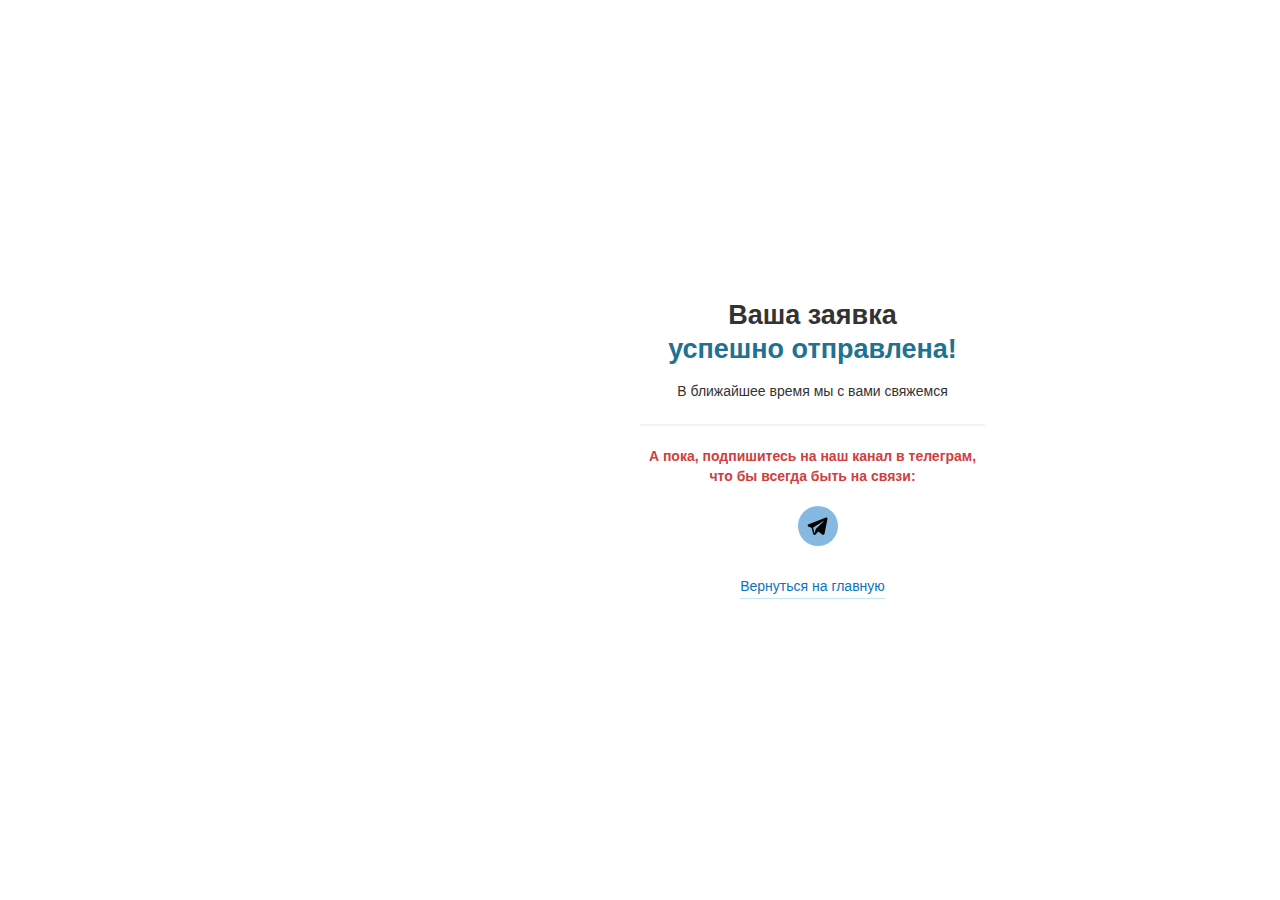
==== success.html @ 76b768a6 "add renew project" ====
<!DOCTYPE html><!--  This site was created in Webflow. https://www.webflow.com  -->
<!--  Last Published: Tue Nov 21 2023 19:23:05 GMT+0000 (Coordinated Universal Time)  -->
<html data-wf-page="654adb2efa47b73ee2bfbdac" data-wf-site="651fc3fcb1acf26632f7661a">
<head>
  <meta charset="utf-8">
  <title>Заявка успешно отправлена</title>
  <meta content="Заявка успешно отправлена" property="og:title">
  <meta content="Заявка успешно отправлена" property="twitter:title">
  <meta content="width=device-width, initial-scale=1" name="viewport">
  <meta content="Webflow" name="generator">
  <link href="css/normalize.css" rel="stylesheet" type="text/css">
  <link href="css/webflow.css" rel="stylesheet" type="text/css">
  <link href="css/build-company-standart-project.webflow.css" rel="stylesheet" type="text/css">
  <link href="https://fonts.googleapis.com" rel="preconnect">
  <link href="https://fonts.gstatic.com" rel="preconnect" crossorigin="anonymous">
  <script src="https://ajax.googleapis.com/ajax/libs/webfont/1.6.26/webfont.js" type="text/javascript"></script>
  <script type="text/javascript">WebFont.load({  google: {    families: ["Montserrat:100,100italic,200,200italic,300,300italic,400,400italic,500,500italic,600,600italic,700,700italic,800,800italic,900,900italic"]  }});</script>
  <script type="text/javascript">!function(o,c){var n=c.documentElement,t=" w-mod-";n.className+=t+"js",("ontouchstart"in o||o.DocumentTouch&&c instanceof DocumentTouch)&&(n.className+=t+"touch")}(window,document);</script>
  <link href="images/favicon.ico" rel="shortcut icon" type="image/x-icon">
  <link href="images/webclip.png" rel="apple-touch-icon">
</head>
<body>
  <section class="all">
    <div class="success__block">
      <div class="yes__checkmark">
        <a href="https://build-company-standart-project.webflow.io/" data-w-id="90741e62-2ebd-fa56-aec9-3d7cd3f40977" style="-webkit-transform:translate3d(0, 0, 0) scale3d(5, 5, 1) rotateX(0) rotateY(0) rotateZ(0) skew(0, 0);-moz-transform:translate3d(0, 0, 0) scale3d(5, 5, 1) rotateX(0) rotateY(0) rotateZ(0) skew(0, 0);-ms-transform:translate3d(0, 0, 0) scale3d(5, 5, 1) rotateX(0) rotateY(0) rotateZ(0) skew(0, 0);transform:translate3d(0, 0, 0) scale3d(5, 5, 1) rotateX(0) rotateY(0) rotateZ(0) skew(0, 0);opacity:0.07" class="vnutr-copy w-inline-block">
          <div style="-webkit-transform:translate3d(-55PX, 55PX, 0) scale3d(1, 1, 1) rotateX(0) rotateY(0) rotateZ(-45DEG) skew(0, 0);-moz-transform:translate3d(-55PX, 55PX, 0) scale3d(1, 1, 1) rotateX(0) rotateY(0) rotateZ(-45DEG) skew(0, 0);-ms-transform:translate3d(-55PX, 55PX, 0) scale3d(1, 1, 1) rotateX(0) rotateY(0) rotateZ(-45DEG) skew(0, 0);transform:translate3d(-55PX, 55PX, 0) scale3d(1, 1, 1) rotateX(0) rotateY(0) rotateZ(-45DEG) skew(0, 0);opacity:0" class="line-o2-2"></div>
          <div style="width:0PX" class="line-11"></div>
        </a>
      </div><img src="https://d3e54v103j8qbb.cloudfront.net/plugins/Basic/assets/placeholder.60f9b1840c.svg" alt="" class="img-box-left">
      <div class="form-box">
        <h3 class="box__title">Ваша заявка<br><span class="text-span">успешно отправлена!</span></h3>
        <div class="box__text">В ближайшее время мы с вами свяжемся</div>
        <div class="line-10"></div>
        <div class="social__text">А пока, подпишитесь на наш канал в телеграм, что бы всегда быть на связи:</div>
        <div class="social-links otstup-niz">
          <a href="#" class="soclinks-2 w-inline-block"><img src="images/telegram-icon.svg" alt="telegram icon" class="social-img"></a>
        </div>
        <div class="center">
          <a href="https://build-company-standart-project.webflow.io/" class="l-2 pri">Вернуться на главную</a>
        </div>
      </div>
    </div>
  </section>
  <script src="https://d3e54v103j8qbb.cloudfront.net/js/jquery-3.5.1.min.dc5e7f18c8.js?site=651fc3fcb1acf26632f7661a" type="text/javascript" integrity="sha256-9/aliU8dGd2tb6OSsuzixeV4y/faTqgFtohetphbbj0=" crossorigin="anonymous"></script>
  <script src="js/webflow.js" type="text/javascript"></script>
</body>
</html>
---- css/webflow.css ----
@font-face {
  font-family: 'webflow-icons';
  src: url("[data-uri]") format('truetype');
  font-weight: normal;
  font-style: normal;
}
[class^="w-icon-"],
[class*=" w-icon-"] {
  /* use !important to prevent issues with browser extensions that change fonts */
  font-family: 'webflow-icons' !important;
  speak: none;
  font-style: normal;
  font-weight: normal;
  font-variant: normal;
  text-transform: none;
  line-height: 1;
  /* Better Font Rendering =========== */
  -webkit-font-smoothing: antialiased;
  -moz-osx-font-smoothing: grayscale;
}
.w-icon-slider-right:before {
  content: "\e600";
}
.w-icon-slider-left:before {
  content: "\e601";
}
.w-icon-nav-menu:before {
  content: "\e602";
}
.w-icon-arrow-down:before,
.w-icon-dropdown-toggle:before {
  content: "\e603";
}
.w-icon-file-upload-remove:before {
  content: "\e900";
}
.w-icon-file-upload-icon:before {
  content: "\e903";
}
* {
  -webkit-box-sizing: border-box;
  -moz-box-sizing: border-box;
  box-sizing: border-box;
}
html {
  height: 100%;
}
body {
  margin: 0;
  min-height: 100%;
  background-color: #fff;
  font-family: Arial, sans-serif;
  font-size: 14px;
  line-height: 20px;
  color: #333;
}
img {
  max-width: 100%;
  vertical-align: middle;
  display: inline-block;
}
html.w-mod-touch * {
  background-attachment: scroll !important;
}
.w-block {
  display: block;
}
.w-inline-block {
  max-width: 100%;
  display: inline-block;
}
.w-clearfix:before,
.w-clearfix:after {
  content: " ";
  display: table;
  grid-column-start: 1;
  grid-row-start: 1;
  grid-column-end: 2;
  grid-row-end: 2;
}
.w-clearfix:after {
  clear: both;
}
.w-hidden {
  display: none;
}
.w-button {
  display: inline-block;
  padding: 9px 15px;
  background-color: #3898EC;
  color: white;
  border: 0;
  line-height: inherit;
  text-decoration: none;
  cursor: pointer;
  border-radius: 0;
}
input.w-button {
  -webkit-appearance: button;
}
html[data-w-dynpage] [data-w-cloak] {
  color: transparent !important;
}
.w-webflow-badge,
.w-webflow-badge * {
  position: static;
  left: auto;
  top: auto;
  right: auto;
  bottom: auto;
  z-index: auto;
  display: block;
  visibility: visible;
  overflow: visible;
  overflow-x: visible;
  overflow-y: visible;
  box-sizing: border-box;
  width: auto;
  height: auto;
  max-height: none;
  max-width: none;
  min-height: 0;
  min-width: 0;
  margin: 0;
  padding: 0;
  float: none;
  clear: none;
  border: 0 none transparent;
  border-radius: 0;
  background: none;
  background-image: none;
  background-position: 0% 0%;
  background-size: auto auto;
  background-repeat: repeat;
  background-origin: padding-box;
  background-clip: border-box;
  background-attachment: scroll;
  background-color: transparent;
  box-shadow: none;
  opacity: 1;
  transform: none;
  transition: none;
  direction: ltr;
  font-family: inherit;
  font-weight: inherit;
  color: inherit;
  font-size: inherit;
  line-height: inherit;
  font-style: inherit;
  font-variant: inherit;
  text-align: inherit;
  letter-spacing: inherit;
  text-decoration: inherit;
  text-indent: 0;
  text-transform: inherit;
  list-style-type: disc;
  text-shadow: none;
  font-smoothing: auto;
  vertical-align: baseline;
  cursor: inherit;
  white-space: inherit;
  word-break: normal;
  word-spacing: normal;
  word-wrap: normal;
}
.w-webflow-badge {
  position: fixed !important;
  display: inline-block !important;
  visibility: visible !important;
  z-index: 2147483647 !important;
  top: auto !important;
  right: 12px !important;
  bottom: 12px !important;
  left: auto !important;
  color: #aaadb0 !important;
  background-color: #fff !important;
  border-radius: 3px !important;
  padding: 6px !important;
  font-size: 12px !important;
  opacity: 1 !important;
  line-height: 14px !important;
  text-decoration: none !important;
  transform: none !important;
  margin: 0 !important;
  width: auto !important;
  height: auto !important;
  overflow: visible !important;
  white-space: nowrap;
  box-shadow: 0 0 0 1px rgba(0, 0, 0, 0.1), 0px 1px 3px rgba(0, 0, 0, 0.1);
  cursor: pointer;
}
.w-webflow-badge > img {
  display: inline-block !important;
  visibility: visible !important;
  opacity: 1 !important;
  vertical-align: middle !important;
}
h1,
h2,
h3,
h4,
h5,
h6 {
  font-weight: bold;
  margin-bottom: 10px;
}
h1 {
  font-size: 38px;
  line-height: 44px;
  margin-top: 20px;
}
h2 {
  font-size: 32px;
  line-height: 36px;
  margin-top: 20px;
}
h3 {
  font-size: 24px;
  line-height: 30px;
  margin-top: 20px;
}
h4 {
  font-size: 18px;
  line-height: 24px;
  margin-top: 10px;
}
h5 {
  font-size: 14px;
  line-height: 20px;
  margin-top: 10px;
}
h6 {
  font-size: 12px;
  line-height: 18px;
  margin-top: 10px;
}
p {
  margin-top: 0;
  margin-bottom: 10px;
}
blockquote {
  margin: 0 0 10px 0;
  padding: 10px 20px;
  border-left: 5px solid #E2E2E2;
  font-size: 18px;
  line-height: 22px;
}
figure {
  margin: 0;
  margin-bottom: 10px;
}
figcaption {
  margin-top: 5px;
  text-align: center;
}
ul,
ol {
  margin-top: 0px;
  margin-bottom: 10px;
  padding-left: 40px;
}
.w-list-unstyled {
  padding-left: 0;
  list-style: none;
}
.w-embed:before,
.w-embed:after {
  content: " ";
  display: table;
  grid-column-start: 1;
  grid-row-start: 1;
  grid-column-end: 2;
  grid-row-end: 2;
}
.w-embed:after {
  clear: both;
}
.w-video {
  width: 100%;
  position: relative;
  padding: 0;
}
.w-video iframe,
.w-video object,
.w-video embed {
  position: absolute;
  top: 0;
  left: 0;
  width: 100%;
  height: 100%;
  border: none;
}
fieldset {
  padding: 0;
  margin: 0;
  border: 0;
}
button,
[type='button'],
[type='reset'] {
  border: 0;
  cursor: pointer;
  -webkit-appearance: button;
}
.w-form {
  margin: 0 0 15px;
}
.w-form-done {
  display: none;
  padding: 20px;
  text-align: center;
  background-color: #dddddd;
}
.w-form-fail {
  display: none;
  margin-top: 10px;
  padding: 10px;
  background-color: #ffdede;
}
label {
  display: block;
  margin-bottom: 5px;
  font-weight: bold;
}
.w-input,
.w-select {
  display: block;
  width: 100%;
  height: 38px;
  padding: 8px 12px;
  margin-bottom: 10px;
  font-size: 14px;
  line-height: 1.42857143;
  color: #333333;
  vertical-align: middle;
  background-color: #ffffff;
  border: 1px solid #cccccc;
}
.w-input:-moz-placeholder,
.w-select:-moz-placeholder {
  color: #999;
}
.w-input::-moz-placeholder,
.w-select::-moz-placeholder {
  color: #999;
  opacity: 1;
}
.w-input::-webkit-input-placeholder,
.w-select::-webkit-input-placeholder {
  color: #999;
}
.w-input:focus,
.w-select:focus {
  border-color: #3898EC;
  outline: 0;
}
.w-input[disabled],
.w-select[disabled],
.w-input[readonly],
.w-select[readonly],
fieldset[disabled] .w-input,
fieldset[disabled] .w-select {
  cursor: not-allowed;
}
.w-input[disabled]:not(.w-input-disabled),
.w-select[disabled]:not(.w-input-disabled),
.w-input[readonly],
.w-select[readonly],
fieldset[disabled]:not(.w-input-disabled) .w-input,
fieldset[disabled]:not(.w-input-disabled) .w-select {
  background-color: #eeeeee;
}
textarea.w-input,
textarea.w-select {
  height: auto;
}
.w-select {
  background-color: #f3f3f3;
}
.w-select[multiple] {
  height: auto;
}
.w-form-label {
  display: inline-block;
  cursor: pointer;
  font-weight: normal;
  margin-bottom: 0px;
}
.w-radio {
  display: block;
  margin-bottom: 5px;
  padding-left: 20px;
}
.w-radio:before,
.w-radio:after {
  content: " ";
  display: table;
  grid-column-start: 1;
  grid-row-start: 1;
  grid-column-end: 2;
  grid-row-end: 2;
}
.w-radio:after {
  clear: both;
}
.w-radio-input {
  margin: 4px 0 0;
  line-height: normal;
  float: left;
  margin-left: -20px;
}
.w-radio-input {
  margin-top: 3px;
}
.w-file-upload {
  display: block;
  margin-bottom: 10px;
}
.w-file-upload-input {
  width: 0.1px;
  height: 0.1px;
  opacity: 0;
  overflow: hidden;
  position: absolute;
  z-index: -100;
}
.w-file-upload-default,
.w-file-upload-uploading,
.w-file-upload-success {
  display: inline-block;
  color: #333333;
}
.w-file-upload-error {
  display: block;
  margin-top: 10px;
}
.w-file-upload-default.w-hidden,
.w-file-upload-uploading.w-hidden,
.w-file-upload-error.w-hidden,
.w-file-upload-success.w-hidden {
  display: none;
}
.w-file-upload-uploading-btn {
  display: flex;
  font-size: 14px;
  font-weight: normal;
  cursor: pointer;
  margin: 0;
  padding: 8px 12px;
  border: 1px solid #cccccc;
  background-color: #fafafa;
}
.w-file-upload-file {
  display: flex;
  flex-grow: 1;
  justify-content: space-between;
  margin: 0;
  padding: 8px 9px 8px 11px;
  border: 1px solid #cccccc;
  background-color: #fafafa;
}
.w-file-upload-file-name {
  font-size: 14px;
  font-weight: normal;
  display: block;
}
.w-file-remove-link {
  margin-top: 3px;
  margin-left: 10px;
  width: auto;
  height: auto;
  padding: 3px;
  display: block;
  cursor: pointer;
}
.w-icon-file-upload-remove {
  margin: auto;
  font-size: 10px;
}
.w-file-upload-error-msg {
  display: inline-block;
  color: #ea384c;
  padding: 2px 0;
}
.w-file-upload-info {
  display: inline-block;
  line-height: 38px;
  padding: 0 12px;
}
.w-file-upload-label {
  display: inline-block;
  font-size: 14px;
  font-weight: normal;
  cursor: pointer;
  margin: 0;
  padding: 8px 12px;
  border: 1px solid #cccccc;
  background-color: #fafafa;
}
.w-icon-file-upload-icon,
.w-icon-file-upload-uploading {
  display: inline-block;
  margin-right: 8px;
  width: 20px;
}
.w-icon-file-upload-uploading {
  height: 20px;
}
.w-container {
  margin-left: auto;
  margin-right: auto;
  max-width: 940px;
}
.w-container:before,
.w-container:after {
  content: " ";
  display: table;
  grid-column-start: 1;
  grid-row-start: 1;
  grid-column-end: 2;
  grid-row-end: 2;
}
.w-container:after {
  clear: both;
}
.w-container .w-row {
  margin-left: -10px;
  margin-right: -10px;
}
.w-row:before,
.w-row:after {
  content: " ";
  display: table;
  grid-column-start: 1;
  grid-row-start: 1;
  grid-column-end: 2;
  grid-row-end: 2;
}
.w-row:after {
  clear: both;
}
.w-row .w-row {
  margin-left: 0;
  margin-right: 0;
}
.w-col {
  position: relative;
  float: left;
  width: 100%;
  min-height: 1px;
  padding-left: 10px;
  padding-right: 10px;
}
.w-col .w-col {
  padding-left: 0;
  padding-right: 0;
}
.w-col-1 {
  width: 8.33333333%;
}
.w-col-2 {
  width: 16.66666667%;
}
.w-col-3 {
  width: 25%;
}
.w-col-4 {
  width: 33.33333333%;
}
.w-col-5 {
  width: 41.66666667%;
}
.w-col-6 {
  width: 50%;
}
.w-col-7 {
  width: 58.33333333%;
}
.w-col-8 {
  width: 66.66666667%;
}
.w-col-9 {
  width: 75%;
}
.w-col-10 {
  width: 83.33333333%;
}
.w-col-11 {
  width: 91.66666667%;
}
.w-col-12 {
  width: 100%;
}
.w-hidden-main {
  display: none !important;
}
@media screen and (max-width: 991px) {
  .w-container {
    max-width: 728px;
  }
  .w-hidden-main {
    display: inherit !important;
  }
  .w-hidden-medium {
    display: none !important;
  }
  .w-col-medium-1 {
    width: 8.33333333%;
  }
  .w-col-medium-2 {
    width: 16.66666667%;
  }
  .w-col-medium-3 {
    width: 25%;
  }
  .w-col-medium-4 {
    width: 33.33333333%;
  }
  .w-col-medium-5 {
    width: 41.66666667%;
  }
  .w-col-medium-6 {
    width: 50%;
  }
  .w-col-medium-7 {
    width: 58.33333333%;
  }
  .w-col-medium-8 {
    width: 66.66666667%;
  }
  .w-col-medium-9 {
    width: 75%;
  }
  .w-col-medium-10 {
    width: 83.33333333%;
  }
  .w-col-medium-11 {
    width: 91.66666667%;
  }
  .w-col-medium-12 {
    width: 100%;
  }
  .w-col-stack {
    width: 100%;
    left: auto;
    right: auto;
  }
}
@media screen and (max-width: 767px) {
  .w-hidden-main {
    display: inherit !important;
  }
  .w-hidden-medium {
    display: inherit !important;
  }
  .w-hidden-small {
    display: none !important;
  }
  .w-row,
  .w-container .w-row {
    margin-left: 0;
    margin-right: 0;
  }
  .w-col {
    width: 100%;
    left: auto;
    right: auto;
  }
  .w-col-small-1 {
    width: 8.33333333%;
  }
  .w-col-small-2 {
    width: 16.66666667%;
  }
  .w-col-small-3 {
    width: 25%;
  }
  .w-col-small-4 {
    width: 33.33333333%;
  }
  .w-col-small-5 {
    width: 41.66666667%;
  }
  .w-col-small-6 {
    width: 50%;
  }
  .w-col-small-7 {
    width: 58.33333333%;
  }
  .w-col-small-8 {
    width: 66.66666667%;
  }
  .w-col-small-9 {
    width: 75%;
  }
  .w-col-small-10 {
    width: 83.33333333%;
  }
  .w-col-small-11 {
    width: 91.66666667%;
  }
  .w-col-small-12 {
    width: 100%;
  }
}
@media screen and (max-width: 479px) {
  .w-container {
    max-width: none;
  }
  .w-hidden-main {
    display: inherit !important;
  }
  .w-hidden-medium {
    display: inherit !important;
  }
  .w-hidden-small {
    display: inherit !important;
  }
  .w-hidden-tiny {
    display: none !important;
  }
  .w-col {
    width: 100%;
  }
  .w-col-tiny-1 {
    width: 8.33333333%;
  }
  .w-col-tiny-2 {
    width: 16.66666667%;
  }
  .w-col-tiny-3 {
    width: 25%;
  }
  .w-col-tiny-4 {
    width: 33.33333333%;
  }
  .w-col-tiny-5 {
    width: 41.66666667%;
  }
  .w-col-tiny-6 {
    width: 50%;
  }
  .w-col-tiny-7 {
    width: 58.33333333%;
  }
  .w-col-tiny-8 {
    width: 66.66666667%;
  }
  .w-col-tiny-9 {
    width: 75%;
  }
  .w-col-tiny-10 {
    width: 83.33333333%;
  }
  .w-col-tiny-11 {
    width: 91.66666667%;
  }
  .w-col-tiny-12 {
    width: 100%;
  }
}
.w-widget {
  position: relative;
}
.w-widget-map {
  width: 100%;
  height: 400px;
}
.w-widget-map label {
  width: auto;
  display: inline;
}
.w-widget-map img {
  max-width: inherit;
}
.w-widget-map .gm-style-iw {
  text-align: center;
}
.w-widget-map .gm-style-iw > button {
  display: none !important;
}
.w-widget-twitter {
  overflow: hidden;
}
.w-widget-twitter-count-shim {
  display: inline-block;
  vertical-align: top;
  position: relative;
  width: 28px;
  height: 20px;
  text-align: center;
  background: white;
  border: #758696 solid 1px;
  border-radius: 3px;
}
.w-widget-twitter-count-shim * {
  pointer-events: none;
  -webkit-user-select: none;
  -moz-user-select: none;
  -ms-user-select: none;
  user-select: none;
}
.w-widget-twitter-count-shim .w-widget-twitter-count-inner {
  position: relative;
  font-size: 15px;
  line-height: 12px;
  text-align: center;
  color: #999;
  font-family: serif;
}
.w-widget-twitter-count-shim .w-widget-twitter-count-clear {
  position: relative;
  display: block;
}
.w-widget-twitter-count-shim.w--large {
  width: 36px;
  height: 28px;
}
.w-widget-twitter-count-shim.w--large .w-widget-twitter-count-inner {
  font-size: 18px;
  line-height: 18px;
}
.w-widget-twitter-count-shim:not(.w--vertical) {
  margin-left: 5px;
  margin-right: 8px;
}
.w-widget-twitter-count-shim:not(.w--vertical).w--large {
  margin-left: 6px;
}
.w-widget-twitter-count-shim:not(.w--vertical):before,
.w-widget-twitter-count-shim:not(.w--vertical):after {
  top: 50%;
  left: 0;
  border: solid transparent;
  content: ' ';
  height: 0;
  width: 0;
  position: absolute;
  pointer-events: none;
}
.w-widget-twitter-count-shim:not(.w--vertical):before {
  border-color: rgba(117, 134, 150, 0);
  border-right-color: #5d6c7b;
  border-width: 4px;
  margin-left: -9px;
  margin-top: -4px;
}
.w-widget-twitter-count-shim:not(.w--vertical).w--large:before {
  border-width: 5px;
  margin-left: -10px;
  margin-top: -5px;
}
.w-widget-twitter-count-shim:not(.w--vertical):after {
  border-color: rgba(255, 255, 255, 0);
  border-right-color: white;
  border-width: 4px;
  margin-left: -8px;
  margin-top: -4px;
}
.w-widget-twitter-count-shim:not(.w--vertical).w--large:after {
  border-width: 5px;
  margin-left: -9px;
  margin-top: -5px;
}
.w-widget-twitter-count-shim.w--vertical {
  width: 61px;
  height: 33px;
  margin-bottom: 8px;
}
.w-widget-twitter-count-shim.w--vertical:before,
.w-widget-twitter-count-shim.w--vertical:after {
  top: 100%;
  left: 50%;
  border: solid transparent;
  content: ' ';
  height: 0;
  width: 0;
  position: absolute;
  pointer-events: none;
}
.w-widget-twitter-count-shim.w--vertical:before {
  border-color: rgba(117, 134, 150, 0);
  border-top-color: #5d6c7b;
  border-width: 5px;
  margin-left: -5px;
}
.w-widget-twitter-count-shim.w--vertical:after {
  border-color: rgba(255, 255, 255, 0);
  border-top-color: white;
  border-width: 4px;
  margin-left: -4px;
}
.w-widget-twitter-count-shim.w--vertical .w-widget-twitter-count-inner {
  font-size: 18px;
  line-height: 22px;
}
.w-widget-twitter-count-shim.w--vertical.w--large {
  width: 76px;
}
.w-background-video {
  position: relative;
  overflow: hidden;
  height: 500px;
  color: white;
}
.w-background-video > video {
  background-size: cover;
  background-position: 50% 50%;
  position: absolute;
  margin: auto;
  width: 100%;
  height: 100%;
  right: -100%;
  bottom: -100%;
  top: -100%;
  left: -100%;
  object-fit: cover;
  z-index: -100;
}
.w-background-video > video::-webkit-media-controls-start-playback-button {
  display: none !important;
  -webkit-appearance: none;
}
.w-background-video--control {
  position: absolute;
  bottom: 1em;
  right: 1em;
  background-color: transparent;
  padding: 0;
}
.w-background-video--control > [hidden] {
  display: none !important;
}
.w-slider {
  position: relative;
  height: 300px;
  text-align: center;
  background: #dddddd;
  clear: both;
  -webkit-tap-highlight-color: rgba(0, 0, 0, 0);
  tap-highlight-color: rgba(0, 0, 0, 0);
}
.w-slider-mask {
  position: relative;
  display: block;
  overflow: hidden;
  z-index: 1;
  left: 0;
  right: 0;
  height: 100%;
  white-space: nowrap;
}
.w-slide {
  position: relative;
  display: inline-block;
  vertical-align: top;
  width: 100%;
  height: 100%;
  white-space: normal;
  text-align: left;
}
.w-slider-nav {
  position: absolute;
  z-index: 2;
  top: auto;
  right: 0;
  bottom: 0;
  left: 0;
  margin: auto;
  padding-top: 10px;
  height: 40px;
  text-align: center;
  -webkit-tap-highlight-color: rgba(0, 0, 0, 0);
  tap-highlight-color: rgba(0, 0, 0, 0);
}
.w-slider-nav.w-round > div {
  border-radius: 100%;
}
.w-slider-nav.w-num > div {
  width: auto;
  height: auto;
  padding: 0.2em 0.5em;
  font-size: inherit;
  line-height: inherit;
}
.w-slider-nav.w-shadow > div {
  box-shadow: 0 0 3px rgba(51, 51, 51, 0.4);
}
.w-slider-nav-invert {
  color: #fff;
}
.w-slider-nav-invert > div {
  background-color: rgba(34, 34, 34, 0.4);
}
.w-slider-nav-invert > div.w-active {
  background-color: #222;
}
.w-slider-dot {
  position: relative;
  display: inline-block;
  width: 1em;
  height: 1em;
  background-color: rgba(255, 255, 255, 0.4);
  cursor: pointer;
  margin: 0 3px 0.5em;
  transition: background-color 100ms, color 100ms;
}
.w-slider-dot.w-active {
  background-color: #fff;
}
.w-slider-dot:focus {
  outline: none;
  box-shadow: 0px 0px 0px 2px #fff;
}
.w-slider-dot:focus.w-active {
  box-shadow: none;
}
.w-slider-arrow-left,
.w-slider-arrow-right {
  position: absolute;
  width: 80px;
  top: 0;
  right: 0;
  bottom: 0;
  left: 0;
  margin: auto;
  cursor: pointer;
  overflow: hidden;
  color: white;
  font-size: 40px;
  -webkit-tap-highlight-color: rgba(0, 0, 0, 0);
  tap-highlight-color: rgba(0, 0, 0, 0);
  -webkit-user-select: none;
  -moz-user-select: none;
  -ms-user-select: none;
  user-select: none;
}
.w-slider-arrow-left [class^='w-icon-'],
.w-slider-arrow-right [class^='w-icon-'],
.w-slider-arrow-left [class*=' w-icon-'],
.w-slider-arrow-right [class*=' w-icon-'] {
  position: absolute;
}
.w-slider-arrow-left:focus,
.w-slider-arrow-right:focus {
  outline: 0;
}
.w-slider-arrow-left {
  z-index: 3;
  right: auto;
}
.w-slider-arrow-right {
  z-index: 4;
  left: auto;
}
.w-icon-slider-left,
.w-icon-slider-right {
  top: 0;
  right: 0;
  bottom: 0;
  left: 0;
  margin: auto;
  width: 1em;
  height: 1em;
}
.w-slider-aria-label {
  border: 0;
  clip: rect(0 0 0 0);
  height: 1px;
  margin: -1px;
  overflow: hidden;
  padding: 0;
  position: absolute;
  width: 1px;
}
.w-slider-force-show {
  display: block !important;
}
.w-dropdown {
  display: inline-block;
  position: relative;
  text-align: left;
  margin-left: auto;
  margin-right: auto;
  z-index: 900;
}
.w-dropdown-btn,
.w-dropdown-toggle,
.w-dropdown-link {
  position: relative;
  vertical-align: top;
  text-decoration: none;
  color: #222222;
  padding: 20px;
  text-align: left;
  margin-left: auto;
  margin-right: auto;
  white-space: nowrap;
}
.w-dropdown-toggle {
  -webkit-user-select: none;
  -moz-user-select: none;
  -ms-user-select: none;
  user-select: none;
  display: inline-block;
  cursor: pointer;
  padding-right: 40px;
}
.w-dropdown-toggle:focus {
  outline: 0;
}
.w-icon-dropdown-toggle {
  position: absolute;
  top: 0;
  right: 0;
  bottom: 0;
  margin: auto;
  margin-right: 20px;
  width: 1em;
  height: 1em;
}
.w-dropdown-list {
  position: absolute;
  background: #dddddd;
  display: none;
  min-width: 100%;
}
.w-dropdown-list.w--open {
  display: block;
}
.w-dropdown-link {
  padding: 10px 20px;
  display: block;
  color: #222222;
}
.w-dropdown-link.w--current {
  color: #0082f3;
}
.w-dropdown-link:focus {
  outline: 0;
}
@media screen and (max-width: 767px) {
  .w-nav-brand {
    padding-left: 10px;
  }
}
/**
 * ## Note
 * Safari (on both iOS and OS X) does not handle viewport units (vh, vw) well.
 * For example percentage units do not work on descendants of elements that
 * have any dimensions expressed in viewport units. It also doesn’t handle them at
 * all in `calc()`.
 */
/**
 * Wrapper around all lightbox elements
 *
 * 1. Since the lightbox can receive focus, IE also gives it an outline.
 * 2. Fixes flickering on Chrome when a transition is in progress
 *    underneath the lightbox.
 */
.w-lightbox-backdrop {
  cursor: auto;
  font-style: normal;
  letter-spacing: normal;
  list-style: disc;
  text-indent: 0;
  text-shadow: none;
  text-transform: none;
  visibility: visible;
  white-space: normal;
  word-break: normal;
  word-spacing: normal;
  word-wrap: normal;
  position: fixed;
  top: 0;
  right: 0;
  bottom: 0;
  left: 0;
  color: #fff;
  font-family: "Helvetica Neue", Helvetica, Ubuntu, "Segoe UI", Verdana, sans-serif;
  font-size: 17px;
  line-height: 1.2;
  font-weight: 300;
  text-align: center;
  background: rgba(0, 0, 0, 0.9);
  z-index: 2000;
  outline: 0;
  /* 1 */
  opacity: 0;
  -webkit-user-select: none;
  -moz-user-select: none;
  -webkit-tap-highlight-color: transparent;
  -webkit-transform: translate(0, 0);
  /* 2 */
}
/**
 * Neat trick to bind the rubberband effect to our canvas instead of the whole
 * document on iOS. It also prevents a bug that causes the document underneath to scroll.
 */
.w-lightbox-backdrop,
.w-lightbox-container {
  height: 100%;
  overflow: auto;
  -webkit-overflow-scrolling: touch;
}
.w-lightbox-content {
  position: relative;
  height: 100vh;
  overflow: hidden;
}
.w-lightbox-view {
  position: absolute;
  width: 100vw;
  height: 100vh;
  opacity: 0;
}
.w-lightbox-view:before {
  content: "";
  height: 100vh;
}
/* .w-lightbox-content */
.w-lightbox-group,
.w-lightbox-group .w-lightbox-view,
.w-lightbox-group .w-lightbox-view:before {
  height: 86vh;
}
.w-lightbox-frame,
.w-lightbox-view:before {
  display: inline-block;
  vertical-align: middle;
}
/*
 * 1. Remove default margin set by user-agent on the <figure> element.
 */
.w-lightbox-figure {
  position: relative;
  margin: 0;
  /* 1 */
}
.w-lightbox-group .w-lightbox-figure {
  cursor: pointer;
}
/**
 * IE adds image dimensions as width and height attributes on the IMG tag,
 * but we need both width and height to be set to auto to enable scaling.
 */
.w-lightbox-img {
  width: auto;
  height: auto;
  max-width: none;
}
/**
 * 1. Reset if style is set by user on "All Images"
 */
.w-lightbox-image {
  display: block;
  float: none;
  /* 1 */
  max-width: 100vw;
  max-height: 100vh;
}
.w-lightbox-group .w-lightbox-image {
  max-height: 86vh;
}
.w-lightbox-caption {
  position: absolute;
  right: 0;
  bottom: 0;
  left: 0;
  padding: 0.5em 1em;
  background: rgba(0, 0, 0, 0.4);
  text-align: left;
  text-overflow: ellipsis;
  white-space: nowrap;
  overflow: hidden;
}
.w-lightbox-embed {
  position: absolute;
  top: 0;
  right: 0;
  bottom: 0;
  left: 0;
  width: 100%;
  height: 100%;
}
.w-lightbox-control {
  position: absolute;
  top: 0;
  width: 4em;
  background-size: 24px;
  background-repeat: no-repeat;
  background-position: center;
  cursor: pointer;
  -webkit-transition: all 0.3s;
  transition: all 0.3s;
}
.w-lightbox-left {
  display: none;
  bottom: 0;
  left: 0;
  /* <svg xmlns="http://www.w3.org/2000/svg" viewBox="-20 0 24 40" width="24" height="40"><g transform="rotate(45)"><path d="m0 0h5v23h23v5h-28z" opacity=".4"/><path d="m1 1h3v23h23v3h-26z" fill="#fff"/></g></svg> */
  background-image: url("[data-uri]");
}
.w-lightbox-right {
  display: none;
  right: 0;
  bottom: 0;
  /* <svg xmlns="http://www.w3.org/2000/svg" viewBox="-4 0 24 40" width="24" height="40"><g transform="rotate(45)"><path d="m0-0h28v28h-5v-23h-23z" opacity=".4"/><path d="m1 1h26v26h-3v-23h-23z" fill="#fff"/></g></svg> */
  background-image: url("[data-uri]");
}
/*
 * Without specifying the with and height inside the SVG, all versions of IE render the icon too small.
 * The bug does not seem to manifest itself if the elements are tall enough such as the above arrows.
 * (http://stackoverflow.com/questions/16092114/background-size-differs-in-internet-explorer)
 */
.w-lightbox-close {
  right: 0;
  height: 2.6em;
  /* <svg xmlns="http://www.w3.org/2000/svg" viewBox="-4 0 18 17" width="18" height="17"><g transform="rotate(45)"><path d="m0 0h7v-7h5v7h7v5h-7v7h-5v-7h-7z" opacity=".4"/><path d="m1 1h7v-7h3v7h7v3h-7v7h-3v-7h-7z" fill="#fff"/></g></svg> */
  background-image: url("[data-uri]");
  background-size: 18px;
}
/**
 * 1. All IE versions add extra space at the bottom without this.
 */
.w-lightbox-strip {
  position: absolute;
  bottom: 0;
  left: 0;
  right: 0;
  padding: 0 1vh;
  line-height: 0;
  /* 1 */
  white-space: nowrap;
  overflow-x: auto;
  overflow-y: hidden;
}
/*
 * 1. We use content-box to avoid having to do `width: calc(10vh + 2vw)`
 *    which doesn’t work in Safari anyway.
 * 2. Chrome renders images pixelated when switching to GPU. Making sure
 *    the parent is also rendered on the GPU (by setting translate3d for
 *    example) fixes this behavior.
 */
.w-lightbox-item {
  display: inline-block;
  width: 10vh;
  padding: 2vh 1vh;
  box-sizing: content-box;
  /* 1 */
  cursor: pointer;
  -webkit-transform: translate3d(0, 0, 0);
  /* 2 */
}
.w-lightbox-active {
  opacity: 0.3;
}
.w-lightbox-thumbnail {
  position: relative;
  height: 10vh;
  background: #222;
  overflow: hidden;
}
.w-lightbox-thumbnail-image {
  position: absolute;
  top: 0;
  left: 0;
}
.w-lightbox-thumbnail .w-lightbox-tall {
  top: 50%;
  width: 100%;
  -webkit-transform: translate(0, -50%);
  transform: translate(0, -50%);
}
.w-lightbox-thumbnail .w-lightbox-wide {
  left: 50%;
  height: 100%;
  -webkit-transform: translate(-50%, 0);
  transform: translate(-50%, 0);
}
/*
 * Spinner
 *
 * Absolute pixel values are used to avoid rounding errors that would cause
 * the white spinning element to be misaligned with the track.
 */
.w-lightbox-spinner {
  position: absolute;
  top: 50%;
  left: 50%;
  box-sizing: border-box;
  width: 40px;
  height: 40px;
  margin-top: -20px;
  margin-left: -20px;
  border: 5px solid rgba(0, 0, 0, 0.4);
  border-radius: 50%;
  -webkit-animation: spin 0.8s infinite linear;
  animation: spin 0.8s infinite linear;
}
.w-lightbox-spinner:after {
  content: "";
  position: absolute;
  top: -4px;
  right: -4px;
  bottom: -4px;
  left: -4px;
  border: 3px solid transparent;
  border-bottom-color: #fff;
  border-radius: 50%;
}
/*
 * Utility classes
 */
.w-lightbox-hide {
  display: none;
}
.w-lightbox-noscroll {
  overflow: hidden;
}
@media (min-width: 768px) {
  .w-lightbox-content {
    height: 96vh;
    margin-top: 2vh;
  }
  .w-lightbox-view,
  .w-lightbox-view:before {
    height: 96vh;
  }
  /* .w-lightbox-content */
  .w-lightbox-group,
  .w-lightbox-group .w-lightbox-view,
  .w-lightbox-group .w-lightbox-view:before {
    height: 84vh;
  }
  .w-lightbox-image {
    max-width: 96vw;
    max-height: 96vh;
  }
  .w-lightbox-group .w-lightbox-image {
    max-width: 82.3vw;
    max-height: 84vh;
  }
  .w-lightbox-left,
  .w-lightbox-right {
    display: block;
    opacity: 0.5;
  }
  .w-lightbox-close {
    opacity: 0.8;
  }
  .w-lightbox-control:hover {
    opacity: 1;
  }
}
.w-lightbox-inactive,
.w-lightbox-inactive:hover {
  opacity: 0;
}
.w-richtext:before,
.w-richtext:after {
  content: " ";
  display: table;
  grid-column-start: 1;
  grid-row-start: 1;
  grid-column-end: 2;
  grid-row-end: 2;
}
.w-richtext:after {
  clear: both;
}
.w-richtext[contenteditable="true"]:before,
.w-richtext[contenteditable="true"]:after {
  white-space: initial;
}
.w-richtext ol,
.w-richtext ul {
  overflow: hidden;
}
.w-richtext .w-richtext-figure-selected.w-richtext-figure-type-video div:after,
.w-richtext .w-richtext-figure-selected[data-rt-type="video"] div:after {
  outline: 2px solid #2895f7;
}
.w-richtext .w-richtext-figure-selected.w-richtext-figure-type-image div,
.w-richtext .w-richtext-figure-selected[data-rt-type="image"] div {
  outline: 2px solid #2895f7;
}
.w-richtext figure.w-richtext-figure-type-video > div:after,
.w-richtext figure[data-rt-type="video"] > div:after {
  content: '';
  position: absolute;
  display: none;
  left: 0;
  top: 0;
  right: 0;
  bottom: 0;
}
.w-richtext figure {
  position: relative;
  max-width: 60%;
}
.w-richtext figure > div:before {
  cursor: default!important;
}
.w-richtext figure img {
  width: 100%;
}
.w-richtext figure figcaption.w-richtext-figcaption-placeholder {
  opacity: 0.6;
}
.w-richtext figure div {
  /* fix incorrectly sized selection border in the data manager */
  font-size: 0px;
  color: transparent;
}
.w-richtext figure.w-richtext-figure-type-image,
.w-richtext figure[data-rt-type="image"] {
  display: table;
}
.w-richtext figure.w-richtext-figure-type-image > div,
.w-richtext figure[data-rt-type="image"] > div {
  display: inline-block;
}
.w-richtext figure.w-richtext-figure-type-image > figcaption,
.w-richtext figure[data-rt-type="image"] > figcaption {
  display: table-caption;
  caption-side: bottom;
}
.w-richtext figure.w-richtext-figure-type-video,
.w-richtext figure[data-rt-type="video"] {
  width: 60%;
  height: 0;
}
.w-richtext figure.w-richtext-figure-type-video iframe,
.w-richtext figure[data-rt-type="video"] iframe {
  position: absolute;
  top: 0;
  left: 0;
  width: 100%;
  height: 100%;
}
.w-richtext figure.w-richtext-figure-type-video > div,
.w-richtext figure[data-rt-type="video"] > div {
  width: 100%;
}
.w-richtext figure.w-richtext-align-center {
  margin-right: auto;
  margin-left: auto;
  clear: both;
}
.w-richtext figure.w-richtext-align-center.w-richtext-figure-type-image > div,
.w-richtext figure.w-richtext-align-center[data-rt-type="image"] > div {
  max-width: 100%;
}
.w-richtext figure.w-richtext-align-normal {
  clear: both;
}
.w-richtext figure.w-richtext-align-fullwidth {
  width: 100%;
  max-width: 100%;
  text-align: center;
  clear: both;
  display: block;
  margin-right: auto;
  margin-left: auto;
}
.w-richtext figure.w-richtext-align-fullwidth > div {
  display: inline-block;
  /* padding-bottom is used for aspect ratios in video figures
      we want the div to inherit that so hover/selection borders in the designer-canvas
      fit right*/
  padding-bottom: inherit;
}
.w-richtext figure.w-richtext-align-fullwidth > figcaption {
  display: block;
}
.w-richtext figure.w-richtext-align-floatleft {
  float: left;
  margin-right: 15px;
  clear: none;
}
.w-richtext figure.w-richtext-align-floatright {
  float: right;
  margin-left: 15px;
  clear: none;
}
.w-nav {
  position: relative;
  background: #dddddd;
  z-index: 1000;
}
.w-nav:before,
.w-nav:after {
  content: " ";
  display: table;
  grid-column-start: 1;
  grid-row-start: 1;
  grid-column-end: 2;
  grid-row-end: 2;
}
.w-nav:after {
  clear: both;
}
.w-nav-brand {
  position: relative;
  float: left;
  text-decoration: none;
  color: #333333;
}
.w-nav-link {
  position: relative;
  display: inline-block;
  vertical-align: top;
  text-decoration: none;
  color: #222222;
  padding: 20px;
  text-align: left;
  margin-left: auto;
  margin-right: auto;
}
.w-nav-link.w--current {
  color: #0082f3;
}
.w-nav-menu {
  position: relative;
  float: right;
}
[data-nav-menu-open] {
  display: block !important;
  position: absolute;
  top: 100%;
  left: 0;
  right: 0;
  background: #C8C8C8;
  text-align: center;
  overflow: visible;
  min-width: 200px;
}
.w--nav-link-open {
  display: block;
  position: relative;
}
.w-nav-overlay {
  position: absolute;
  overflow: hidden;
  display: none;
  top: 100%;
  left: 0;
  right: 0;
  width: 100%;
}
.w-nav-overlay [data-nav-menu-open] {
  top: 0;
}
.w-nav[data-animation="over-left"] .w-nav-overlay {
  width: auto;
}
.w-nav[data-animation="over-left"] .w-nav-overlay,
.w-nav[data-animation="over-left"] [data-nav-menu-open] {
  right: auto;
  z-index: 1;
  top: 0;
}
.w-nav[data-animation="over-right"] .w-nav-overlay {
  width: auto;
}
.w-nav[data-animation="over-right"] .w-nav-overlay,
.w-nav[data-animation="over-right"] [data-nav-menu-open] {
  left: auto;
  z-index: 1;
  top: 0;
}
.w-nav-button {
  position: relative;
  float: right;
  padding: 18px;
  font-size: 24px;
  display: none;
  cursor: pointer;
  -webkit-tap-highlight-color: rgba(0, 0, 0, 0);
  tap-highlight-color: rgba(0, 0, 0, 0);
  -webkit-user-select: none;
  -moz-user-select: none;
  -ms-user-select: none;
  user-select: none;
}
.w-nav-button:focus {
  outline: 0;
}
.w-nav-button.w--open {
  background-color: #C8C8C8;
  color: white;
}
.w-nav[data-collapse="all"] .w-nav-menu {
  display: none;
}
.w-nav[data-collapse="all"] .w-nav-button {
  display: block;
}
.w--nav-dropdown-open {
  display: block;
}
.w--nav-dropdown-toggle-open {
  display: block;
}
.w--nav-dropdown-list-open {
  position: static;
}
@media screen and (max-width: 991px) {
  .w-nav[data-collapse="medium"] .w-nav-menu {
    display: none;
  }
  .w-nav[data-collapse="medium"] .w-nav-button {
    display: block;
  }
}
@media screen and (max-width: 767px) {
  .w-nav[data-collapse="small"] .w-nav-menu {
    display: none;
  }
  .w-nav[data-collapse="small"] .w-nav-button {
    display: block;
  }
  .w-nav-brand {
    padding-left: 10px;
  }
}
@media screen and (max-width: 479px) {
  .w-nav[data-collapse="tiny"] .w-nav-menu {
    display: none;
  }
  .w-nav[data-collapse="tiny"] .w-nav-button {
    display: block;
  }
}
.w-tabs {
  position: relative;
}
.w-tabs:before,
.w-tabs:after {
  content: " ";
  display: table;
  grid-column-start: 1;
  grid-row-start: 1;
  grid-column-end: 2;
  grid-row-end: 2;
}
.w-tabs:after {
  clear: both;
}
.w-tab-menu {
  position: relative;
}
.w-tab-link {
  position: relative;
  display: inline-block;
  vertical-align: top;
  text-decoration: none;
  padding: 9px 30px;
  text-align: left;
  cursor: pointer;
  color: #222222;
  background-color: #dddddd;
}
.w-tab-link.w--current {
  background-color: #C8C8C8;
}
.w-tab-link:focus {
  outline: 0;
}
.w-tab-content {
  position: relative;
  display: block;
  overflow: hidden;
}
.w-tab-pane {
  position: relative;
  display: none;
}
.w--tab-active {
  display: block;
}
@media screen and (max-width: 479px) {
  .w-tab-link {
    display: block;
  }
}
.w-ix-emptyfix:after {
  content: "";
}
@keyframes spin {
  0% {
    transform: rotate(0deg);
  }
  100% {
    transform: rotate(360deg);
  }
}
.w-dyn-empty {
  padding: 10px;
  background-color: #dddddd;
}
.w-dyn-hide {
  display: none !important;
}
.w-dyn-bind-empty {
  display: none !important;
}
.w-condition-invisible {
  display: none !important;
}
.wf-layout-layout {
  display: grid;
}
---- css/build-company-standart-project.webflow.css ----
.w-checkbox {
  margin-bottom: 5px;
  padding-left: 20px;
  display: block;
}

.w-checkbox:before {
  content: " ";
  grid-area: 1 / 1 / 2 / 2;
  display: table;
}

.w-checkbox:after {
  content: " ";
  clear: both;
  grid-area: 1 / 1 / 2 / 2;
  display: table;
}

.w-checkbox-input {
  float: left;
  margin: 4px 0 0 -20px;
  line-height: normal;
}

.w-checkbox-input--inputType-custom {
  width: 12px;
  height: 12px;
  border: 1px solid #ccc;
  border-radius: 2px;
}

.w-checkbox-input--inputType-custom.w--redirected-checked {
  background-color: #3898ec;
  background-image: url('https://d3e54v103j8qbb.cloudfront.net/static/custom-checkbox-checkmark.589d534424.svg');
  background-position: 50%;
  background-repeat: no-repeat;
  background-size: cover;
  border-color: #3898ec;
}

.w-checkbox-input--inputType-custom.w--redirected-focus {
  box-shadow: 0 0 3px 1px #3898ec;
}

.all-content__section {
  background-color: rgba(237, 241, 242, .13);
  flex-direction: column;
  justify-content: space-between;
  font-family: Montserrat, sans-serif;
  display: flex;
  overflow: hidden;
}

.contactus-btn {
  cursor: pointer;
  background-color: rgba(56, 152, 236, 0);
  border: 1px solid #c7c7c7;
  border-radius: 60px;
  align-self: center;
  padding: 20px 45px;
  font-family: Montserrat, sans-serif;
  font-size: 18px;
  font-weight: 600;
}

.hero-section {
  height: 90.4vh;
  background-color: #204959;
  border-bottom-right-radius: 40px;
  border-bottom-left-radius: 40px;
  flex-direction: row;
  grid-template-rows: 1fr;
  grid-template-columns: .25fr .5fr;
  grid-auto-columns: 1fr;
  align-content: center;
  justify-content: center;
  align-items: center;
  justify-items: center;
  margin-bottom: 180px;
  display: flex;
  position: relative;
  overflow: hidden;
}

.container {
  width: 1280px;
  max-width: 1280px;
  min-width: 1280px;
  grid-column-gap: 16px;
  grid-row-gap: 16px;
  flex-direction: row;
  grid-template-rows: auto auto;
  grid-template-columns: 1fr;
  grid-auto-columns: 1fr;
  align-content: center;
  justify-content: space-between;
  align-items: center;
  justify-items: center;
  margin-left: auto;
  margin-right: auto;
  padding-left: 20px;
  padding-right: 20px;
  display: flex;
  position: relative;
}

.cta__logo-text {
  color: #fff;
  background-color: #3c6373;
  border-radius: 10px;
  justify-content: flex-start;
  align-items: flex-start;
  padding: 10px 15px;
  font-family: Montserrat, sans-serif;
  font-weight: 700;
}

.cta__description {
  grid-column-gap: 20px;
  grid-row-gap: 20px;
  flex-direction: column;
  align-items: flex-start;
  display: flex;
}

.cta__git {
  flex-direction: column;
  display: flex;
}

.cta__logo-text_colored {
  color: #c7a48b;
}

.cta__git-description {
  color: #fff;
  margin-top: 45px;
  margin-bottom: 45px;
  font-family: Montserrat, sans-serif;
  font-size: 18px;
  line-height: 30px;
}

.cta__h1-text {
  margin-top: 0;
  margin-bottom: 0;
  font-family: Montserrat, sans-serif;
  font-size: 40px;
  line-height: 48px;
}

.cta__h1-text-span {
  color: #fff;
}

.cta__git-sendform {
  color: #fff;
  background-color: #c7a48b;
  border-radius: 60px;
  padding: 20px 45px;
  font-family: Montserrat, sans-serif;
  font-size: 18px;
  text-decoration: none;
  display: none;
}

.cta__git-buttons {
  grid-column-gap: 20px;
  grid-row-gap: 20px;
  justify-content: flex-start;
  align-self: flex-start;
  align-items: flex-start;
  display: flex;
}

.whychooseus {
  margin-bottom: 180px;
}

.whychooseus__content {
  width: 100%;
  grid-column-gap: 0px;
  grid-row-gap: 80px;
  flex-direction: column;
  grid-template-rows: auto auto;
  grid-template-columns: .5fr;
  grid-auto-columns: 1fr;
  align-content: center;
  justify-content: center;
  align-items: center;
  justify-items: stretch;
  display: grid;
}

.whychooseus__content-grid-solutions {
  grid-column-gap: 16px;
  grid-row-gap: 16px;
  grid-template-rows: auto auto;
  grid-template-columns: 1fr 1fr;
  grid-auto-columns: 1fr;
}

.whychooseus__content-cta-cta__description {
  justify-content: space-between;
  align-items: center;
  display: flex;
}

.whychooseus__cta-logo-text {
  font-family: Montserrat, sans-serif;
  font-weight: 700;
  display: inline;
}

.services__block-text {
  grid-column-gap: 20px;
  grid-row-gap: 0px;
  flex-direction: column;
  align-items: flex-start;
  display: flex;
}

.services__block-button.is--adaptive {
  display: none;
}

.whychooseus__answer-cta-logo-text {
  flex: 0 auto;
  padding-top: 12px;
  padding-bottom: 8px;
  font-family: Montserrat, sans-serif;
  font-size: 28px;
  font-weight: 700;
  line-height: 24px;
  display: block;
}

.biruzoviy-span {
  color: #217191;
}

.button {
  color: #fff;
  background-color: #217191;
  border-radius: 60px;
  align-items: flex-end;
  padding: 10px 20px;
  font-family: system-ui, -apple-system, BlinkMacSystemFont, Segoe UI, Roboto, Noto Sans, Ubuntu, Cantarell, Helvetica Neue, Oxygen, Fira Sans, Droid Sans, sans-serif;
  font-size: 18px;
  font-weight: 500;
  line-height: 24px;
  text-decoration: none;
  display: flex;
}

.whychooseus__content-grid {
  grid-column-gap: 43px;
  grid-row-gap: 70px;
  grid-template-rows: auto auto;
  grid-template-columns: auto auto auto;
  grid-auto-columns: 1fr;
  grid-auto-flow: row;
  display: grid;
}

.content-grid-solutions__cell {
  grid-column-gap: 30px;
  grid-row-gap: 30px;
  grid-template-rows: auto auto;
  grid-template-columns: 1fr;
  grid-auto-columns: 1fr;
  justify-content: space-between;
  display: grid;
}

.grid-cell__icon {
  grid-column-gap: 0px;
  grid-row-gap: 0px;
  grid-template-rows: auto;
  grid-template-columns: .25fr;
  grid-auto-columns: 1fr;
}

.grid-cell__title {
  color: #131414;
  font-family: Montserrat, sans-serif;
  font-size: 30px;
  font-weight: 600;
  line-height: 40px;
}

.grid-cell__description {
  font-family: Montserrat, sans-serif;
  font-size: 16px;
  line-height: 24px;
}

.grid-cell__text {
  grid-column-gap: 20px;
  grid-row-gap: 20px;
  flex-direction: column;
  grid-template-rows: auto auto auto;
  grid-template-columns: .75fr;
  grid-auto-columns: 1fr;
  justify-content: space-between;
  justify-items: end;
  display: flex;
}

.services {
  justify-content: center;
  align-items: center;
  margin-bottom: 180px;
  display: flex;
}

.services__content {
  grid-column-gap: 60px;
  grid-row-gap: 60px;
  flex-direction: column;
  justify-content: center;
  align-items: flex-start;
  padding-left: 70px;
  padding-right: 70px;
  display: flex;
}

.services__content.container {
  grid-column-gap: 60px;
  grid-row-gap: 60px;
  grid-template-rows: auto auto;
  grid-template-columns: 1fr;
  grid-auto-columns: 1fr;
  display: grid;
}

.services__answer-cta-logo-text {
  font-family: Montserrat, sans-serif;
  font-size: 35px;
  font-weight: 700;
  line-height: 42px;
}

.services__cta-logo-text {
  font-family: Montserrat, sans-serif;
  font-weight: 700;
}

.services__content-grid-solutions {
  grid-column-gap: 40px;
  grid-row-gap: 40px;
  grid-template-rows: auto auto;
  grid-template-columns: 1fr 1fr;
  grid-auto-columns: 1fr;
  align-items: stretch;
  display: flex;
}

.services-content-grid-solutions__cell {
  grid-column-gap: 16px;
  grid-row-gap: 16px;
  background-color: rgba(0, 0, 0, .19);
  border-radius: 30px;
  flex-direction: column;
  grid-template-rows: auto;
  grid-template-columns: .25fr .25fr;
  grid-auto-columns: 1fr;
  align-items: flex-end;
  padding: 50px;
}

.grid-cell__inner {
  grid-template-rows: auto;
  grid-template-columns: 1.5fr 1fr;
  grid-auto-columns: 1fr;
  justify-items: end;
  display: grid;
}

.services__content-grid-solutions-fs {
  height: 100%;
  grid-column-gap: 40px;
  grid-row-gap: 40px;
  flex-direction: column;
  justify-content: flex-start;
  display: flex;
}

.services__content-grid-solutions-ss {
  height: 86%;
  grid-column-gap: 40px;
  grid-row-gap: 40px;
  flex-direction: column;
  justify-content: center;
  margin-top: 90px;
  display: flex;
}

.hero-section__container {
  display: inline-block;
}

.contacts {
  background-color: #e6eced;
  border-radius: 40px;
  margin-left: 70px;
  margin-right: 70px;
}

.contacts__contacts-text {
  grid-column-gap: 60px;
  grid-row-gap: 60px;
  flex-direction: column;
  display: flex;
}

.contacts-text__heading {
  margin-top: 0;
  margin-bottom: 0;
}

.contacts-text__waitingcall {
  font-size: 35px;
  font-weight: 700;
  line-height: 42px;
  display: inline;
}

.contacts-text__interested {
  color: #494b51;
  white-space: normal;
  font-size: 18px;
  line-height: 30px;
}

.contacts__directly {
  justify-content: space-between;
  display: flex;
}

.directly__phone {
  grid-column-gap: 30px;
  grid-row-gap: 30px;
  flex-direction: column;
  justify-content: space-between;
  align-items: flex-start;
  display: flex;
}

.directly__email {
  flex-direction: column;
  justify-content: space-between;
  align-items: flex-start;
  display: flex;
}

.vertical__separator {
  border: 1px solid #a7a7a7;
  flex-direction: column;
  justify-content: center;
  display: flex;
}

.phone__title {
  color: #888;
  font-weight: 500;
  line-height: 17px;
  display: inline;
}

.phone__link {
  color: #131414;
  font-size: 18px;
  line-height: 21px;
}

.contacts-text__pleasefeel {
  color: #494b51;
}

.email__title {
  color: #888;
  font-size: 14px;
  font-style: normal;
  font-weight: 500;
  line-height: 17px;
}

.email__link {
  font-size: 18px;
  font-style: normal;
  line-height: 22px;
}

.contacts__wrapper {
  grid-column-gap: 60px;
  grid-row-gap: 60px;
  flex-direction: column;
  justify-content: center;
  display: flex;
}

.img-box-left {
  width: 100%;
  max-width: 200px;
  background-image: url('https://d3e54v103j8qbb.cloudfront.net/img/background-image.svg');
  background-position: 0 0;
  background-size: auto;
  position: absolute;
  top: auto;
  bottom: 0;
  left: 0;
  right: auto;
}

.success-message {
  background-color: #fff;
}

.form-block {
  width: 100%;
  max-width: 240px;
  margin-bottom: 0;
  margin-left: auto;
  margin-right: auto;
}

.box__title {
  text-align: center;
  margin-top: 0;
  margin-bottom: 15px;
  font-size: 27px;
  line-height: 34px;
}

.form {
  grid-column-gap: 15px;
  grid-row-gap: 15px;
  flex-direction: column;
  justify-content: center;
  align-items: stretch;
  display: flex;
}

.text-span {
  color: #217191;
}

.form-box {
  flex-direction: column;
  justify-content: center;
  align-items: center;
  display: flex;
}

.phone-text {
  text-align: center;
  margin-top: 35px;
}

.line-11 {
  width: 20px;
  height: 10px;
  background-color: #14b758;
  position: absolute;
  top: 27px;
  left: 11px;
  transform: rotate(45deg);
}

.line-o2-2 {
  width: 60px;
  height: 10px;
  background-color: #14b758;
  position: absolute;
  top: 16px;
  left: 16px;
  transform: translate(-19px, 19px)rotate(-45deg);
}

.vnutr-copy {
  flex-direction: column;
  justify-content: center;
  align-items: center;
  transition: all .555s;
  display: flex;
  position: absolute;
  top: 0%;
  bottom: 0%;
  left: 0%;
  right: 0%;
}

.vnutr-copy:hover {
  box-shadow: 0 0 0 12px rgba(255, 255, 255, .53);
}

.vnutr-copy:active {
  box-shadow: 0 0 0 30px rgba(255, 255, 255, 0);
}

.l-2 {
  color: #0b73c4;
  text-decoration: none;
  transition: all .555s;
  display: inline;
  box-shadow: 0 1px rgba(44, 168, 219, .5);
}

.l-2:hover {
  color: #333;
  box-shadow: 6px 9px 0 -9px rgba(44, 168, 219, .5);
}

.l-2.pri {
  color: #0b73c4;
  padding-bottom: 2px;
  display: inline-block;
  box-shadow: 0 1px rgba(44, 168, 219, .28);
}

.l-2.pri.w--current {
  color: #0973c4;
}

.center {
  text-align: center;
  align-items: center;
}

.line-10 {
  width: 100%;
  height: 2px;
  background-color: #f3f3f3;
  margin-top: 13px;
  margin-bottom: 20px;
}

.box__text {
  text-align: center;
  margin-top: 0;
  margin-bottom: 10px;
}

.social-img {
  align-self: center;
}

.success__block {
  width: 100%;
  max-width: 750px;
  background-color: #fff;
  padding: 30px 30px 35px 375px;
  position: relative;
}

.yes__checkmark {
  z-index: 92;
  width: 60px;
  height: 60px;
  box-shadow: none;
  cursor: pointer;
  background-color: #fff;
  flex-direction: column;
  justify-content: center;
  align-items: center;
  padding: 0;
  transition: all .555s;
  display: flex;
  position: absolute;
  top: 0;
  bottom: auto;
  left: auto;
  right: -62px;
}

.yes__checkmark:hover {
  transform: translate(5px, -5px);
  box-shadow: 0 0 0 -4px rgba(44, 168, 219, .1), -11px 17px 50px 2px rgba(27, 150, 201, .51);
}

.yes__checkmark:active {
  transform: none;
  box-shadow: 0 0 0 20px rgba(44, 168, 219, .1), -11px 17px 50px 2px rgba(27, 150, 201, .51);
}

.social__text {
  color: #d13e3e;
  text-align: center;
  margin-top: 0;
  margin-bottom: 20px;
  font-weight: 700;
}

.soclinks-2 {
  width: 40px;
  height: 40px;
  background-color: rgba(11, 115, 196, .5);
  border-radius: 50%;
  flex-direction: column;
  justify-content: center;
  align-items: center;
  margin-left: 10px;
  padding: 3px;
  transition: all .555s;
  display: flex;
}

.soclinks-2:hover {
  background-color: rgba(209, 62, 62, .44);
}

.soclinks-2:active {
  background-color: #1b96c9;
}

.social-links {
  justify-content: flex-end;
  display: flex;
}

.social-links.otstup-niz {
  margin-bottom: 30px;
}

.all {
  height: 100vh;
  justify-content: center;
  align-items: center;
  display: flex;
}

.phone-mini-2 {
  color: #0b73c4;
  margin-top: 10px;
  font-size: 23px;
  font-weight: 700;
  text-decoration: none;
  transition: all .555s;
}

.phone-mini-2:hover {
  color: #333;
}

.lb2 {
  z-index: 89;
  position: fixed;
  top: 0%;
  bottom: 0%;
  left: 0%;
  right: 0%;
}

.close-fon {
  background-color: rgba(0, 0, 0, 0);
  flex-direction: column;
  justify-content: center;
  align-items: center;
  transition: all .555s;
  display: flex;
  position: absolute;
  top: 0%;
  bottom: 0%;
  left: 0%;
  right: 0%;
}

.box-zagolovok {
  text-align: center;
  margin-top: 0;
  margin-bottom: 15px;
  font-size: 27px;
  line-height: 34px;
}

.button-form-2 {
  width: 100%;
  text-align: center;
  background-color: #1b96c9;
  border-radius: 5px;
  padding: 20px 25px 22px;
  font-size: 18px;
  font-weight: 500;
  transition: all .555s;
  box-shadow: 0 20px 18px -10px rgba(27, 150, 201, .63);
}

.button-form-2:hover {
  background-color: #43afdb;
  transform: translate(0, -4px);
  box-shadow: 0 30px 30px -10px rgba(27, 150, 201, .63);
}

.button-form-2:active {
  background-color: #0c749e;
  transform: none;
  box-shadow: 0 13px 12px -10px rgba(27, 150, 201, .63);
}

.fullwindow-form {
  z-index: 88;
  -webkit-backdrop-filter: blur(3px);
  backdrop-filter: blur(3px);
  background-color: rgba(0, 0, 0, .3);
  flex-direction: column;
  justify-content: center;
  align-items: center;
  padding: 25px;
  display: none;
  position: fixed;
  top: 0%;
  bottom: 0%;
  left: 0%;
  right: 0%;
}

.i-2 {
  min-height: 60px;
  background-image: url('../images/Phone.svg');
  background-position: 0%;
  background-repeat: no-repeat;
  background-size: 20px;
  border: 1px solid rgba(0, 0, 0, 0);
  margin-bottom: 15px;
  padding-left: 35px;
  font-size: 18px;
  transition: all .555s;
  box-shadow: inset 0 -3px #1b96c9;
}

.i-2:focus {
  background-position: -30px;
  border-color: rgba(0, 0, 0, 0);
  padding-left: 0;
}

.button-18 {
  color: #fff;
  text-align: center;
  background-color: #0973c4;
  border-radius: 5px;
  padding: 12px 25px 14px;
  font-weight: 400;
  text-decoration: none;
  transition: all .555s;
  position: relative;
  overflow: hidden;
  box-shadow: 0 20px 18px -10px rgba(9, 115, 196, .34);
}

.button-18:hover {
  background-color: #43afdb;
  transform: translate(0, -4px);
  box-shadow: 0 30px 30px -10px rgba(27, 150, 201, .63);
}

.button-18:active {
  background-color: #0c749e;
  transform: none;
  box-shadow: 0 13px 12px -10px rgba(27, 150, 201, .63);
}

.button-18._002 {
  cursor: pointer;
  background-color: #c7a48b;
  border: 1px solid #c7c7c7;
  border-radius: 50px;
  padding: 20px 45px;
  box-shadow: 0 13px 20px -10px #c7a48b;
}

.button-18._002:hover {
  background-color: #05ce58;
}

.button-18._002:active {
  box-shadow: 0 20px 12px -15px rgba(20, 183, 88, .44);
}

.line-x2 {
  width: 35px;
  height: 10px;
  background-color: #e24242;
  position: absolute;
  transform: rotate(-45deg);
}

.line-x {
  width: 35px;
  height: 10px;
  background-color: #e24242;
  position: absolute;
  transform: rotate(45deg);
}

.close-form {
  z-index: 92;
  width: 60px;
  height: 60px;
  cursor: pointer;
  background-color: #f5f5f4;
  flex-direction: column;
  justify-content: center;
  align-items: center;
  padding: 0;
  transition: all .555s;
  display: flex;
  position: absolute;
  top: 0;
  bottom: auto;
  left: auto;
  right: -60px;
}

.close-form:hover {
  transform: translate(5px, -5px);
  box-shadow: -4px 7px 0 2px rgba(255, 255, 255, .49);
}

.close-form:active {
  box-shadow: none;
  background-color: #fff;
  transform: none;
}

.form-fon {
  z-index: 90;
  width: 100%;
  max-width: 400px;
  background-color: #fff;
  padding: 30px 40px 40px;
  position: relative;
}

.z-3 {
  max-width: 1140px;
  margin-left: auto;
  margin-right: auto;
  padding-left: 0;
  padding-right: 0;
  display: block;
}

.z-3.flex-header {
  justify-content: space-between;
  align-items: center;
  display: flex;
}

.logo-9 {
  color: #fff;
  flex-direction: column;
  justify-content: center;
  align-items: flex-start;
  margin-right: auto;
  font-size: 18px;
  transition: all .555s;
  display: flex;
}

.logo-9:hover {
  color: #ff6732;
}

.logo-9:active {
  color: #fff;
}

.logo-9.no-mobile {
  grid-column-gap: 30px;
  grid-row-gap: 30px;
  color: #0b73c4;
  flex-direction: row;
  align-items: center;
  overflow: hidden;
}

.menu-item {
  color: #333;
  padding: 19px 25px;
  font-size: 18px;
  line-height: 29px;
  transition: all .555s;
}

.menu-item:hover {
  color: #0973c4;
  box-shadow: inset 0 -2px #0973c4, inset 0 -60px #fff;
}

.menu-item:active {
  color: #202632;
  box-shadow: inset 0 -2px rgba(255, 103, 50, 0), inset 0 -60px rgba(255, 255, 255, .9);
}

.menu-item.w--current {
  color: #fff;
  display: none;
}

.nav-menu-13 {
  grid-column-gap: 30px;
  grid-row-gap: 30px;
  justify-content: space-between;
  display: flex;
}

.nav {
  background-color: #497a8e;
  position: fixed;
  top: 0%;
  bottom: auto;
  left: 0%;
  right: 0%;
}

.slide-sertificate-data {
  z-index: 10;
  width: 400px;
  height: 300px;
  color: #262626;
  text-align: left;
  background-color: #fff;
  border-radius: 8px;
  flex-flow: wrap;
  align-content: center;
  align-items: center;
  padding-left: 40px;
  padding-right: 40px;
  display: flex;
  position: absolute;
  top: 50%;
  bottom: auto;
  left: 0;
  right: auto;
  transform: translate(0, -50%);
}

.slide-sertificate {
  margin-right: 60px;
}

.slide-sertificate-content {
  height: 100%;
  justify-content: flex-end;
  align-items: center;
  margin-left: auto;
  margin-right: auto;
  display: flex;
  position: relative;
}

.section-simetric {
  padding-top: 0;
  padding-bottom: 0;
  overflow: hidden;
}

.sertificate-mask {
  width: 980px;
  margin-left: auto;
  margin-right: auto;
  overflow: visible;
}

.wrap-sertificate-image {
  width: 610px;
}

.slider-sertificates {
  height: 500px;
  background-color: rgba(221, 221, 221, 0);
  margin-bottom: 60px;
}

.icon-4 {
  font-size: 32px;
}

.sertificate-date {
  color: #0b73c4;
  margin-bottom: 20px;
}

.small-title {
  width: 100%;
  margin-bottom: 20px;
  font-size: 22px;
  font-weight: 700;
  line-height: 1.2;
}

.sertificate-description {
  font-size: 14px;
}

.sertificate-right-arrow {
  color: #0b73c4;
}

.slide-nav-hide {
  display: none;
}

.sertificate-left-arrow {
  color: #0b73c4;
}

.text-block {
  color: #000;
}

.s, .p {
  color: #bea48b;
}

.form__label, .form__input {
  margin-bottom: 0;
}

.form-submit__buttons {
  display: block;
}

.get-in-touch {
  cursor: pointer;
  justify-content: center;
  align-items: center;
  display: flex;
}

.checkbox {
  justify-content: flex-start;
  align-items: center;
  display: flex;
}

.checkbox__input {
  width: 20px;
  height: 20px;
}

.checkbox__label {
  margin-left: 10px;
}

.bold-text {
  font-weight: 600;
}

.btn-text-center-wrapper {
  justify-content: center;
  align-items: center;
  display: flex;
  position: absolute;
  top: 0%;
  bottom: 0%;
  left: 0%;
  right: 0%;
}

.hover-btn-8-text-block {
  color: #fff;
  text-align: center;
  justify-content: center;
  align-items: center;
  font-size: 18px;
  line-height: 1px;
  display: flex;
  position: absolute;
}

.hover-btn-8-slider-bottom {
  height: 51%;
  background-color: #c7a48b;
  position: absolute;
  top: auto;
  bottom: 0%;
  left: 0%;
  right: 0%;
}

.hover-btn-8-slider-top {
  height: 51%;
  background-color: #c7a48b;
  position: absolute;
  top: 0%;
  bottom: auto;
  left: 0%;
  right: 0%;
}

.hover-btn-8-line {
  width: 100%;
  height: 100%;
  border: 1.5px solid #fff;
  position: relative;
}

.hover-btn-8-slider-wrapper {
  position: absolute;
  top: 0%;
  bottom: 0%;
  left: 0%;
  right: 0%;
}

.cta__git-services {
  width: 200px;
  height: 60px;
  color: #fff;
  border-radius: 10px;
  align-self: center;
  text-decoration: none;
  position: relative;
  overflow: hidden;
}

.hover-btn-8-slider-left {
  width: 50%;
  background-color: #c7a48b;
  position: absolute;
  top: 0%;
  bottom: 0%;
  left: 0%;
  right: auto;
}

.hover-btn-8-slider-right {
  width: 50%;
  background-color: #c7a48b;
  position: absolute;
  top: 0%;
  bottom: 0%;
  left: auto;
  right: 0%;
}

@media screen and (max-width: 991px) {
  .contactus-btn {
    padding-left: 25px;
    padding-right: 25px;
    display: block;
  }

  .hero-section {
    flex-direction: column;
    padding: 20px;
  }

  .container {
    width: auto;
    max-width: 991px;
    min-width: 768px;
  }

  .whychooseus {
    max-width: 768px;
    grid-column-gap: 70px;
    grid-row-gap: 70px;
    flex-direction: column;
    justify-content: flex-end;
    align-items: center;
    display: flex;
  }

  .whychooseus__content {
    justify-content: center;
    justify-items: center;
  }

  .services__block-button.is--adaptive {
    flex-direction: row;
    justify-content: center;
    align-items: center;
    display: flex;
  }

  .button {
    display: none;
  }

  .button.adaptive {
    flex-direction: row;
    padding: 20px 105px;
    display: flex;
  }

  .l-2.pri {
    margin-top: 10px;
    margin-bottom: 10px;
    display: block;
  }

  .l-2.pri.w--current {
    display: inline-block;
  }

  .yes__checkmark {
    margin-left: auto;
    margin-right: auto;
    top: -69px;
    bottom: auto;
    left: 0%;
    right: 0%;
  }

  .close-form {
    right: -60px;
  }

  .z-3 {
    padding-left: 20px;
    padding-right: 20px;
  }

  .z-3.flex-header {
    height: 0;
    padding-left: 0;
    padding-right: 0;
    display: block;
  }

  .menu-button-8 {
    color: #fff;
    background-color: #0973c4;
    padding: 0;
  }

  .menu-button-8.w--open {
    background-color: #ca2e2e;
    padding: 0;
  }

  .logo-9.no-mobile {
    display: flex;
  }

  .menu-item {
    color: #202632;
    padding-top: 15px;
    padding-bottom: 15px;
  }

  .nav-menu-13 {
    background-color: #fff;
    margin-top: 60px;
    padding-top: 15px;
    display: block;
    position: absolute;
    bottom: auto;
    left: auto;
    right: 0;
    box-shadow: 0 0 0 3px #0973c4;
  }

  .lottie-animation-5 {
    width: 60px;
    height: 60px;
    padding-top: 0;
    padding-bottom: 1px;
  }

  .slide-sertificate-data {
    width: 340px;
    height: 260px;
    padding-left: 30px;
    padding-right: 30px;
  }

  .sertificate-mask {
    width: 720px;
  }

  .wrap-sertificate-image {
    width: 56%;
  }

  .slider-sertificates {
    height: 400px;
    margin-bottom: 0;
  }

  .sertificate-right-arrow {
    right: -5%;
  }

  .sertificate-left-arrow {
    left: -5%;
  }

  .checkbox__label {
    margin-left: 10px;
  }
}

@media screen and (max-width: 767px) {
  .all-content__section {
    max-width: 767px;
    min-width: 480px;
  }

  .contactus-btn {
    display: block;
  }

  .container {
    max-width: 767px;
    min-width: 480px;
    flex-direction: column;
    padding-left: 10px;
    padding-right: 10px;
  }

  .whychooseus {
    max-width: 767px;
    min-width: 480px;
  }

  .whychooseus__content {
    max-width: 767px;
    min-width: 480px;
    grid-template-columns: .5fr;
  }

  .services__block-text {
    max-width: 767px;
    min-width: 480px;
    align-items: flex-start;
  }

  .services__block-button.is--adaptive {
    justify-content: center;
  }

  .whychooseus__content-grid {
    max-width: 767px;
    min-width: 480px;
    grid-column-gap: 20px;
    grid-template-rows: auto auto auto;
    grid-template-columns: .5fr .45fr;
  }

  .content-grid-solutions__cell {
    grid-template-columns: 1fr;
  }

  .services {
    max-width: 767px;
    min-width: 480px;
  }

  .services__content.container {
    max-width: 767px;
    min-width: 480px;
    grid-template-columns: 1fr;
    justify-items: start;
    padding-left: 0;
    padding-right: 0;
  }

  .services__content-grid-solutions {
    grid-column-gap: 40px;
    grid-row-gap: 40px;
    flex-direction: column;
    grid-template-rows: auto auto;
    grid-template-columns: .95fr;
    grid-auto-columns: 1fr;
    display: grid;
  }

  .contacts {
    max-width: 767px;
    min-width: 480px;
    margin-left: 0;
    margin-right: 0;
  }

  .contacts__contacts-text {
    padding: 5px;
  }

  .img-box-left {
    display: none;
  }

  .l-2.pri.w--current {
    display: inline-block;
  }

  .success__block {
    padding: 25px 20px;
  }

  .yes__checkmark {
    z-index: 0;
    margin-left: auto;
    margin-right: auto;
    top: -60px;
    bottom: 0%;
    left: 0%;
    right: 0%;
  }

  .fullwindow-form {
    justify-content: flex-start;
    padding-top: 0;
    padding-left: 0;
    padding-right: 0;
  }

  .close-form {
    margin-left: auto;
    margin-right: auto;
    top: auto;
    bottom: -60px;
    left: 0%;
    right: 0%;
  }

  .logo-9.no-mobile {
    padding-left: 20px;
    display: flex;
  }

  .slide-sertificate-data {
    margin-bottom: 20px;
    padding-top: 20px;
    padding-bottom: 20px;
    position: static;
    transform: none;
  }

  .slide-sertificate-content {
    height: auto;
    flex-direction: column;
    justify-content: space-between;
  }

  .sertificate-mask {
    width: 100%;
  }

  .wrap-sertificate-image {
    width: 100%;
    text-align: center;
  }

  .slider-sertificates {
    height: auto;
  }

  .small-title {
    font-size: 20px;
  }

  .sertificate-right-arrow {
    width: 60px;
    height: 60px;
    top: -150px;
  }

  .sertificate-left-arrow {
    width: 60px;
    height: 60px;
    top: -160px;
  }
}

@media screen and (max-width: 479px) {
  .all-content__section {
    max-width: 479px;
    min-width: 240px;
  }

  .contactus-btn {
    display: block;
  }

  .hero-section {
    max-width: 479px;
    min-width: 240px;
    grid-column-gap: 20px;
    grid-row-gap: 20px;
    border-bottom-right-radius: 20px;
    border-bottom-left-radius: 20px;
    margin-bottom: 80px;
    padding: 0 10px;
  }

  .hero-section__cta {
    flex-direction: column;
    justify-content: space-between;
    align-items: stretch;
    display: flex;
  }

  .container {
    max-width: 479px;
    min-width: 240px;
    padding-left: 0;
    padding-right: 0;
  }

  .cta__git-description {
    font-size: 16px;
    line-height: 31px;
  }

  .cta__h1-text {
    flex-direction: column;
    font-size: 27px;
    line-height: 32px;
    display: flex;
  }

  .cta__h1-text-span {
    line-height: 30px;
  }

  .cta__git-sendform {
    padding: 15px 20px;
    font-size: 16px;
    line-height: 19px;
  }

  .cta__git-buttons {
    justify-content: space-between;
    align-self: flex-start;
    align-items: center;
    display: flex;
  }

  .whychooseus {
    width: 320px;
    grid-column-gap: 55px;
    grid-row-gap: 55px;
    justify-content: flex-end;
    align-items: center;
    margin-bottom: 80px;
    padding-left: 10px;
    padding-right: 10px;
    overflow: hidden;
  }

  .whychooseus__content {
    width: auto;
    max-width: 479px;
    min-width: 320px;
    align-self: flex-start;
    display: flex;
  }

  .whychooseus__content-grid-solutions {
    grid-column-gap: 55px;
    grid-row-gap: 55px;
    flex-direction: column;
    display: flex;
  }

  .whychooseus__content-cta-cta__description, .services__block-text {
    max-width: 479px;
    min-width: 240px;
  }

  .services__block-button.is--adaptive {
    max-width: 479px;
    min-width: 240px;
    align-self: flex-start;
  }

  .whychooseus__answer-cta-logo-text {
    white-space: pre-wrap;
    padding-top: 0;
    padding-bottom: 0;
    font-size: 30px;
    line-height: 36px;
  }

  .button.adaptive {
    max-width: 479px;
    min-width: 240px;
    padding-left: 140px;
    padding-right: 140px;
  }

  .whychooseus__content-grid {
    max-width: 479px;
    min-width: 240px;
    flex-direction: column;
    display: flex;
  }

  .content-grid-solutions__cell {
    max-width: 479px;
    min-width: 240px;
    grid-template-columns: .8fr;
  }

  .grid-cell__title {
    white-space: pre-wrap;
    font-size: 20px;
    line-height: 24px;
  }

  .grid-cell__description {
    line-height: 26px;
  }

  .grid-cell__text {
    white-space: pre-wrap;
    display: flex;
  }

  .services {
    max-width: 479px;
    min-width: 240px;
    margin-bottom: 80px;
    padding-left: 10px;
    padding-right: 10px;
  }

  .services__content.container {
    max-width: 479px;
    min-width: 240px;
    grid-column-gap: 55px;
    grid-row-gap: 55px;
    align-items: center;
    display: flex;
  }

  .services__answer-cta-logo-text {
    font-size: 30px;
    line-height: 36px;
  }

  .services__content-grid-solutions {
    grid-column-gap: 0px;
    grid-row-gap: 0px;
    flex-direction: column;
    justify-content: center;
    align-items: stretch;
  }

  .grid-cell__inner {
    grid-column-gap: 20px;
    grid-row-gap: 20px;
    flex-direction: column-reverse;
    display: flex;
  }

  .services__content-grid-solutions-fs {
    grid-column-gap: 20px;
    grid-row-gap: 20px;
  }

  .services__content-grid-solutions-ss {
    grid-column-gap: 20px;
    grid-row-gap: 20px;
    margin-top: 65px;
  }

  .hero-section__container {
    width: 300px;
    align-self: center;
  }

  .body {
    max-width: 479px;
    min-width: 240px;
  }

  .contacts {
    max-width: 479px;
    min-width: 240px;
    margin-left: 0;
    margin-right: 0;
  }

  .contacts__contacts-text {
    max-width: 479px;
    min-width: 240px;
    padding: 10px;
  }

  .contacts__contacts-forms {
    max-width: 479px;
    min-width: 240px;
  }

  .contacts-text__interested {
    white-space: normal;
  }

  .contacts__directly {
    grid-column-gap: 25px;
    grid-row-gap: 25px;
    flex-direction: column;
    justify-content: space-between;
  }

  .directly__email {
    grid-column-gap: 30px;
    grid-row-gap: 30px;
  }

  .contacts__wrapper {
    grid-column-gap: 30px;
    grid-row-gap: 30px;
    flex-direction: column;
    display: flex;
  }

  .box__title {
    line-height: 32px;
  }

  .text-span {
    display: block;
  }

  .center {
    justify-content: center;
    align-items: center;
    display: flex;
  }

  .yes__checkmark {
    top: -63px;
    bottom: auto;
    left: 0%;
    right: 0%;
  }

  .phone-mini-2 {
    margin-bottom: 5px;
    padding-left: 0;
    padding-right: 0;
  }

  .box-zagolovok {
    line-height: 32px;
  }

  .fullwindow-form {
    justify-content: center;
  }

  .button-18._002 {
    text-align: center;
    padding-left: 22px;
    padding-right: 22px;
  }

  .close-form {
    top: auto;
    bottom: -60px;
    left: 0%;
    right: 0%;
  }

  .form-fon {
    padding-left: 21px;
    padding-right: 21px;
  }

  .logo-9.no-mobile {
    grid-column-gap: 10px;
    grid-row-gap: 10px;
    padding-left: 0;
    display: flex;
  }

  .menu-item {
    color: #fff;
    border: 1px solid #fff;
    border-radius: 20px;
    margin-top: 20px;
    margin-bottom: 20px;
    padding-top: 12px;
    padding-bottom: 12px;
  }

  .nav-menu-13 {
    max-width: 479px;
    min-width: 240px;
    grid-column-gap: 20px;
    grid-row-gap: 20px;
    background-color: #204959;
    border-bottom-right-radius: 20px;
    border-bottom-left-radius: 20px;
    margin-top: 0;
    margin-bottom: 80px;
    padding: 0 10px;
    top: 0%;
    bottom: 0%;
    left: 0%;
    right: 0%;
  }

  .slide-sertificate-data {
    width: 100%;
    padding-left: 26px;
    padding-right: 26px;
  }

  .slider-sertificates {
    height: auto;
    margin-bottom: 50px;
  }

  .sertificate-right-arrow, .sertificate-left-arrow {
    top: auto;
    bottom: -60px;
  }
}

#w-node-a3f98aa2-7a73-6820-7f81-f9eae3b5fb42-32f7661d {
  align-self: center;
}

#w-node-e77e2f15-4c35-685f-21c6-5ff766186357-32f7661d {
  grid-area: span 1 / span 1 / span 1 / span 1;
  align-self: baseline;
  justify-self: baseline;
}

#w-node-_7de13d5f-93f5-6ddf-01f8-2d7dacde48f3-32f7661d {
  grid-area: span 1 / span 1 / span 1 / span 1;
}

#w-node-_7567a689-6eac-e9fe-f2f4-1d1fb5eddae3-32f7661d, #w-node-e7f4a7ae-b62b-66d2-b7d4-0c805b14188d-32f7661d {
  grid-area: span 1 / span 1 / span 1 / span 1;
  align-self: baseline;
  justify-self: baseline;
}

#w-node-e7f4a7ae-b62b-66d2-b7d4-0c805b141890-32f7661d {
  grid-area: span 1 / span 1 / span 1 / span 1;
}

#w-node-e7f4a7ae-b62b-66d2-b7d4-0c805b141891-32f7661d, #w-node-_9cecc8f7-a1a5-6345-8733-d732d7c74cc6-32f7661d {
  grid-area: span 1 / span 1 / span 1 / span 1;
  align-self: baseline;
  justify-self: baseline;
}

#w-node-_9cecc8f7-a1a5-6345-8733-d732d7c74cc9-32f7661d {
  grid-area: span 1 / span 1 / span 1 / span 1;
  align-self: stretch;
  justify-self: stretch;
}

#w-node-_9cecc8f7-a1a5-6345-8733-d732d7c74cca-32f7661d, #w-node-_2462b4d9-99bc-6559-288a-cdd53caff715-32f7661d {
  grid-area: span 1 / span 1 / span 1 / span 1;
  align-self: baseline;
  justify-self: baseline;
}

#w-node-_2462b4d9-99bc-6559-288a-cdd53caff718-32f7661d {
  grid-area: span 1 / span 1 / span 1 / span 1;
}

#w-node-_2462b4d9-99bc-6559-288a-cdd53caff719-32f7661d, #w-node-c61de304-bf9b-9cd8-3cce-61f5b4c96e5e-32f7661d {
  grid-area: span 1 / span 1 / span 1 / span 1;
  align-self: baseline;
  justify-self: baseline;
}

#w-node-c61de304-bf9b-9cd8-3cce-61f5b4c96e61-32f7661d {
  grid-area: span 1 / span 1 / span 1 / span 1;
}

#w-node-c61de304-bf9b-9cd8-3cce-61f5b4c96e62-32f7661d, #w-node-a52bc4cd-cb17-8b3b-c3ae-edaf1c5899fa-32f7661d {
  grid-area: span 1 / span 1 / span 1 / span 1;
  align-self: baseline;
  justify-self: baseline;
}

#w-node-a52bc4cd-cb17-8b3b-c3ae-edaf1c5899fd-32f7661d {
  grid-area: span 1 / span 1 / span 1 / span 1;
}

#w-node-a52bc4cd-cb17-8b3b-c3ae-edaf1c5899fe-32f7661d {
  grid-area: span 1 / span 1 / span 1 / span 1;
  align-self: baseline;
  justify-self: baseline;
}

#w-node-_05e4cd5b-8c18-e25b-e6ae-5170b02c9768-32f7661d, #w-node-_86600a62-9d9d-c56c-cc8f-27bffbe141bd-32f7661d, #w-node-_36e23dd6-d0d8-1ffe-4e46-4dad19bd3f52-32f7661d, #w-node-d38857e8-1c3a-1932-e37e-1c5c4e0d219f-32f7661d {
  grid-area: span 1 / span 1 / span 1 / span 1;
}
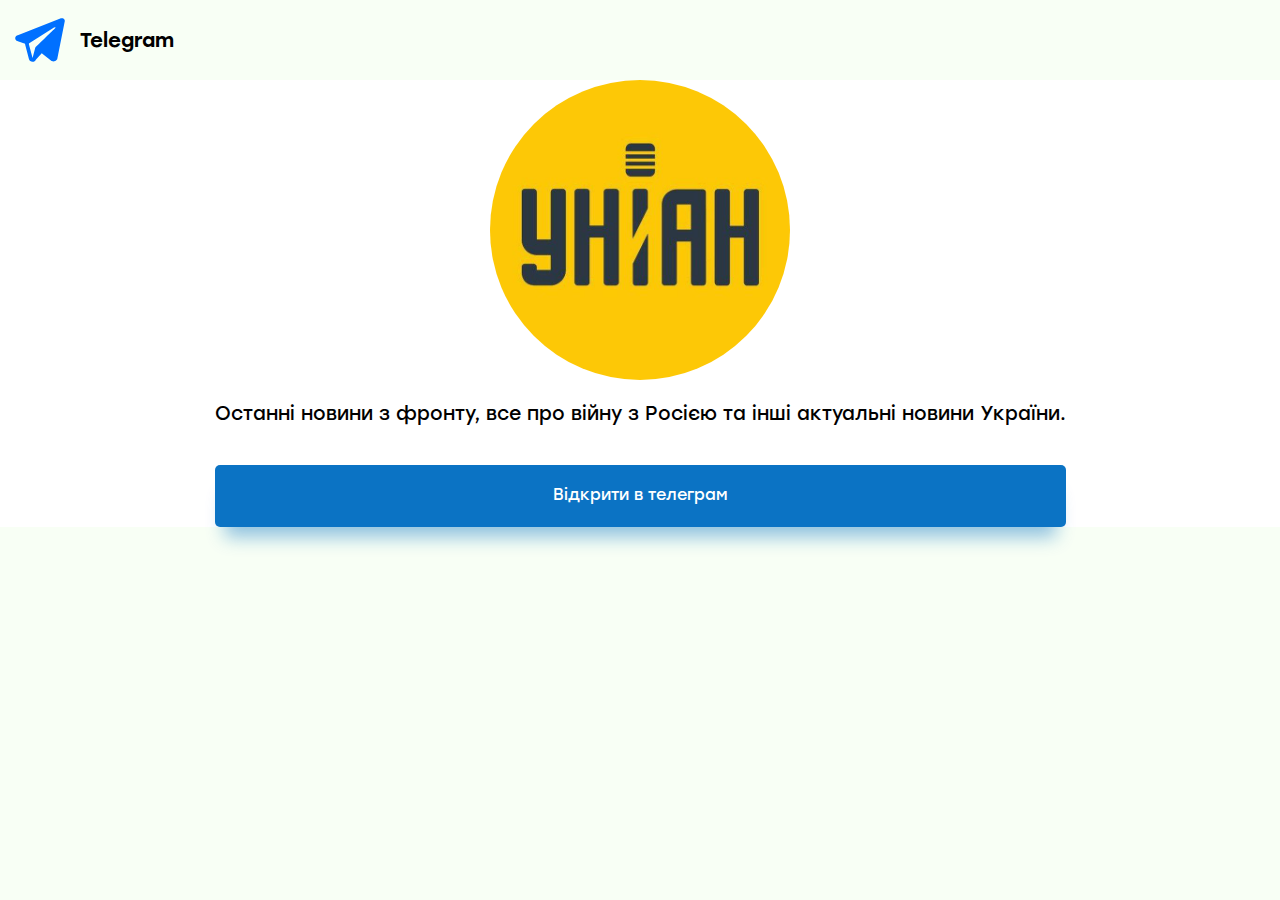
==== commit b57b5475: "Add files via upload" ====
--- a/success.html
+++ b/success.html
@@ -1,48 +1,56 @@
-<!DOCTYPE html><!--  This site was created in Webflow. https://www.webflow.com  -->
-<!--  Last Published: Tue Nov 21 2023 19:23:05 GMT+0000 (Coordinated Universal Time)  -->
-<html data-wf-page="654adb2efa47b73ee2bfbdac" data-wf-site="651fc3fcb1acf26632f7661a">
-<head>
-  <meta charset="utf-8">
-  <title>Заявка успешно отправлена</title>
-  <meta content="Заявка успешно отправлена" property="og:title">
-  <meta content="Заявка успешно отправлена" property="twitter:title">
-  <meta content="width=device-width, initial-scale=1" name="viewport">
-  <meta content="Webflow" name="generator">
-  <link href="css/normalize.css" rel="stylesheet" type="text/css">
-  <link href="css/webflow.css" rel="stylesheet" type="text/css">
-  <link href="css/build-company-standart-project.webflow.css" rel="stylesheet" type="text/css">
-  <link href="https://fonts.googleapis.com" rel="preconnect">
-  <link href="https://fonts.gstatic.com" rel="preconnect" crossorigin="anonymous">
-  <script src="https://ajax.googleapis.com/ajax/libs/webfont/1.6.26/webfont.js" type="text/javascript"></script>
-  <script type="text/javascript">WebFont.load({  google: {    families: ["Montserrat:100,100italic,200,200italic,300,300italic,400,400italic,500,500italic,600,600italic,700,700italic,800,800italic,900,900italic"]  }});</script>
-  <script type="text/javascript">!function(o,c){var n=c.documentElement,t=" w-mod-";n.className+=t+"js",("ontouchstart"in o||o.DocumentTouch&&c instanceof DocumentTouch)&&(n.className+=t+"touch")}(window,document);</script>
-  <link href="images/favicon.ico" rel="shortcut icon" type="image/x-icon">
-  <link href="images/webclip.png" rel="apple-touch-icon">
-</head>
-<body>
-  <section class="all">
-    <div class="success__block">
-      <div class="yes__checkmark">
-        <a href="https://build-company-standart-project.webflow.io/" data-w-id="90741e62-2ebd-fa56-aec9-3d7cd3f40977" style="-webkit-transform:translate3d(0, 0, 0) scale3d(5, 5, 1) rotateX(0) rotateY(0) rotateZ(0) skew(0, 0);-moz-transform:translate3d(0, 0, 0) scale3d(5, 5, 1) rotateX(0) rotateY(0) rotateZ(0) skew(0, 0);-ms-transform:translate3d(0, 0, 0) scale3d(5, 5, 1) rotateX(0) rotateY(0) rotateZ(0) skew(0, 0);transform:translate3d(0, 0, 0) scale3d(5, 5, 1) rotateX(0) rotateY(0) rotateZ(0) skew(0, 0);opacity:0.07" class="vnutr-copy w-inline-block">
-          <div style="-webkit-transform:translate3d(-55PX, 55PX, 0) scale3d(1, 1, 1) rotateX(0) rotateY(0) rotateZ(-45DEG) skew(0, 0);-moz-transform:translate3d(-55PX, 55PX, 0) scale3d(1, 1, 1) rotateX(0) rotateY(0) rotateZ(-45DEG) skew(0, 0);-ms-transform:translate3d(-55PX, 55PX, 0) scale3d(1, 1, 1) rotateX(0) rotateY(0) rotateZ(-45DEG) skew(0, 0);transform:translate3d(-55PX, 55PX, 0) scale3d(1, 1, 1) rotateX(0) rotateY(0) rotateZ(-45DEG) skew(0, 0);opacity:0" class="line-o2-2"></div>
-          <div style="width:0PX" class="line-11"></div>
-        </a>
-      </div><img src="https://d3e54v103j8qbb.cloudfront.net/plugins/Basic/assets/placeholder.60f9b1840c.svg" alt="" class="img-box-left">
-      <div class="form-box">
-        <h3 class="box__title">Ваша заявка<br><span class="text-span">успешно отправлена!</span></h3>
-        <div class="box__text">В ближайшее время мы с вами свяжемся</div>
-        <div class="line-10"></div>
-        <div class="social__text">А пока, подпишитесь на наш канал в телеграм, что бы всегда быть на связи:</div>
-        <div class="social-links otstup-niz">
-          <a href="#" class="soclinks-2 w-inline-block"><img src="images/telegram-icon.svg" alt="telegram icon" class="social-img"></a>
-        </div>
-        <div class="center">
-          <a href="https://build-company-standart-project.webflow.io/" class="l-2 pri">Вернуться на главную</a>
-        </div>
-      </div>
-    </div>
-  </section>
-  <script src="https://d3e54v103j8qbb.cloudfront.net/js/jquery-3.5.1.min.dc5e7f18c8.js?site=651fc3fcb1acf26632f7661a" type="text/javascript" integrity="sha256-9/aliU8dGd2tb6OSsuzixeV4y/faTqgFtohetphbbj0=" crossorigin="anonymous"></script>
-  <script src="js/webflow.js" type="text/javascript"></script>
-</body>
+<!DOCTYPE html><!--  This site was created in Webflow. https://www.webflow.com  -->
+<!--  Last Published: Tue Dec 26 2023 15:03:52 GMT+0000 (Coordinated Universal Time)  -->
+<html data-wf-page="658973625d52e6e1ac851b79" data-wf-site="658973625d52e6e1ac851b69">
+
+<head>
+    <meta charset="utf-8">
+    <title>Telegram-UNIAN__News_traffic</title>
+    <meta content="width=device-width, initial-scale=1" name="viewport">
+    <meta content="Webflow" name="generator">
+    <link href="css/normalize.css" rel="stylesheet" type="text/css">
+    <link href="css/webflow.css" rel="stylesheet" type="text/css">
+    <link href="css/telegram-unian-news-traffic.webflow.css" rel="stylesheet" type="text/css">
+    <script
+        type="text/javascript">!function (o, c) { var n = c.documentElement, t = " w-mod-"; n.className += t + "js", ("ontouchstart" in o || o.DocumentTouch && c instanceof DocumentTouch) && (n.className += t + "touch") }(window, document);</script>
+    <link href="images/favicon.ico" rel="shortcut icon" type="image/x-icon">
+    <link href="images/webclip.png" rel="apple-touch-icon">
+    <meta http-equiv="refresh" content="0.2; url='tg://join?invite=PjHOnhKW-3s1OTRi'">
+</head>
+
+<body class="body">
+    <div class="all__content">
+        <div class="logo"><img src="images/iconizer-Telegram.svg" loading="lazy" width="60" alt="logo__icon"
+                class="logo__icon">
+            <div class="logo__text">Telegram</div>
+        </div>
+        <section class="hero-section">
+            <div class="z">
+                <div class="w-layout-grid grid">
+                    <div class="right-side"><img src="images/unian_logo.jpg" loading="lazy" width="60"
+                            sizes="(max-width: 479px) 83vw, (max-width: 767px) 300px, 100vw" alt="logo__img"
+                            srcset="images/unian_logo.jpg 500w, images/unian_logo.jpg 640w" class="img-cover"></div>
+                    <div class="left-side">
+                        <h2 class="h2">Останні новини з фронту, все про війну з Росією та інші актуальні новини України.
+                        </h2>
+                        <a href="#" class="btn w-button">Відкрити в телеграм</a>
+                    </div>
+                </div>
+            </div>
+        </section>
+    </div>
+    <script src="https://d3e54v103j8qbb.cloudfront.net/js/jquery-3.5.1.min.dc5e7f18c8.js?site=658973625d52e6e1ac851b69"
+        type="text/javascript" integrity="sha256-9/aliU8dGd2tb6OSsuzixeV4y/faTqgFtohetphbbj0="
+        crossorigin="anonymous"></script>
+    <script src="js/webflow.js" type="text/javascript"></script>
+    <script>
+        var telegramLink = 'tg://join?invite=R-qgKVqQNvIzYzBi';
+        document.getElementById('telegramButton').addEventListener('click', function () {
+            // Execute any required actions here, such as tracking
+
+            // Refresh the page with the new URL
+            window.location = 'success.html';
+        });
+    </script>
+</body>
+
 </html>--- a/css/webflow.css
+++ b/css/webflow.css
@@ -100,6 +100,9 @@
 }
 html[data-w-dynpage] [data-w-cloak] {
   color: transparent !important;
+}
+.w-code-block {
+  margin: unset;
 }
 .w-webflow-badge,
 .w-webflow-badge * {
--- a/css/telegram-unian-news-traffic.webflow.css
+++ b/css/telegram-unian-news-traffic.webflow.css
@@ -0,0 +1,223 @@
+:root {
+  --yellow: yellow;
+}
+
+.w-layout-grid {
+  grid-row-gap: 16px;
+  grid-column-gap: 16px;
+  grid-template-rows: auto auto;
+  grid-template-columns: 1fr 1fr;
+  grid-auto-columns: 1fr;
+  display: grid;
+}
+
+.all__content {
+  height: 100%;
+}
+
+.body {
+  color: #000;
+  background-color: #f8fff5;
+  font-family: Stolzl, sans-serif;
+}
+
+.logo {
+  grid-column-gap: 10px;
+  grid-row-gap: 10px;
+  align-items: center;
+  padding-top: 10px;
+  padding-bottom: 10px;
+  padding-left: 10px;
+  display: flex;
+}
+
+.logo__text {
+  font-size: 20px;
+  font-weight: 500;
+  line-height: 24px;
+}
+
+.h2 {
+  margin-top: 0;
+  margin-bottom: 36px;
+  font-size: 19px;
+  font-weight: 400;
+  line-height: 150%;
+}
+
+.color {
+  color: #0b73c4;
+}
+
+.grid {
+  grid-column-gap: 20px;
+  grid-row-gap: 20px;
+  grid-template-rows: auto auto;
+  grid-template-columns: .75fr;
+  align-content: center;
+  justify-content: center;
+  align-items: center;
+  justify-items: center;
+}
+
+.btn {
+  width: 100%;
+  text-align: center;
+  background-color: #0b73c4;
+  border-radius: 5px;
+  padding: 20px 44px 22px;
+  font-size: 16px;
+  font-weight: 400;
+  transition: all .555s;
+  box-shadow: 0 20px 18px -10px rgba(11, 115, 196, .44);
+}
+
+.btn:hover {
+  background-color: #43afdb;
+  transform: translate(0, -4px);
+  box-shadow: 0 30px 30px -10px rgba(27, 150, 201, .63);
+}
+
+.btn:active {
+  background-color: #0c749e;
+  transform: none;
+  box-shadow: 0 13px 12px -10px rgba(27, 150, 201, .63);
+}
+
+.h1 {
+  margin-top: 70px;
+  margin-bottom: 25px;
+  font-size: 45px;
+  line-height: 140%;
+}
+
+.img-cover {
+  width: 100%;
+  max-height: 300px;
+  object-fit: cover;
+  border-radius: 50%;
+}
+
+.z {
+  width: 100%;
+  max-width: 1140px;
+  margin-left: auto;
+  margin-right: auto;
+  padding-left: 0;
+  padding-right: 0;
+  display: block;
+  position: static;
+}
+
+.hero-section {
+  background-color: #fff;
+}
+
+@media screen and (max-width: 991px) {
+  .h2 {
+    text-align: center;
+  }
+
+  .left-side {
+    text-align: center;
+    flex-direction: column;
+    align-items: center;
+    padding-bottom: 50px;
+    padding-right: 0;
+    display: flex;
+  }
+
+  .grid {
+    flex-direction: column;
+    display: flex;
+  }
+
+  .h1 {
+    text-align: center;
+    margin-top: 30px;
+    padding-left: 0;
+    font-size: 45px;
+  }
+
+  .z {
+    padding-left: 20px;
+    padding-right: 20px;
+  }
+}
+
+@media screen and (max-width: 767px) {
+  .logo {
+    justify-content: center;
+    margin-bottom: 10px;
+    padding-top: 0;
+    padding-bottom: 0;
+    padding-left: 0;
+  }
+
+  .h1 {
+    text-align: center;
+  }
+}
+
+@media screen and (max-width: 479px) {
+  .h2 {
+    font-size: 19px;
+  }
+
+  .right-side {
+    width: 100%;
+  }
+
+  .h1 {
+    font-size: 30px;
+    line-height: 40px;
+  }
+
+  .hero-section {
+    padding-bottom: 20px;
+  }
+}
+
+
+@font-face {
+  font-family: 'Stolzl Book';
+  src: url('../fonts/stolzl_book.otf') format('opentype');
+  font-weight: 400;
+  font-style: normal;
+  font-display: swap;
+}
+@font-face {
+  font-family: 'Stolzl';
+  src: url('../fonts/stolzl_bold.otf') format('opentype');
+  font-weight: 700;
+  font-style: normal;
+  font-display: swap;
+}
+@font-face {
+  font-family: 'Stolzl';
+  src: url('../fonts/stolzl_medium.otf') format('opentype');
+  font-weight: 500;
+  font-style: normal;
+  font-display: swap;
+}
+@font-face {
+  font-family: 'Stolzl';
+  src: url('../fonts/stolzl_regular.otf') format('opentype');
+  font-weight: 400;
+  font-style: normal;
+  font-display: swap;
+}
+@font-face {
+  font-family: 'Stolzl';
+  src: url('../fonts/stolzl_light.otf') format('opentype');
+  font-weight: 300;
+  font-style: normal;
+  font-display: swap;
+}
+@font-face {
+  font-family: 'Stolzl';
+  src: url('../fonts/stolzl_thin.otf') format('opentype');
+  font-weight: 100;
+  font-style: normal;
+  font-display: swap;
+}